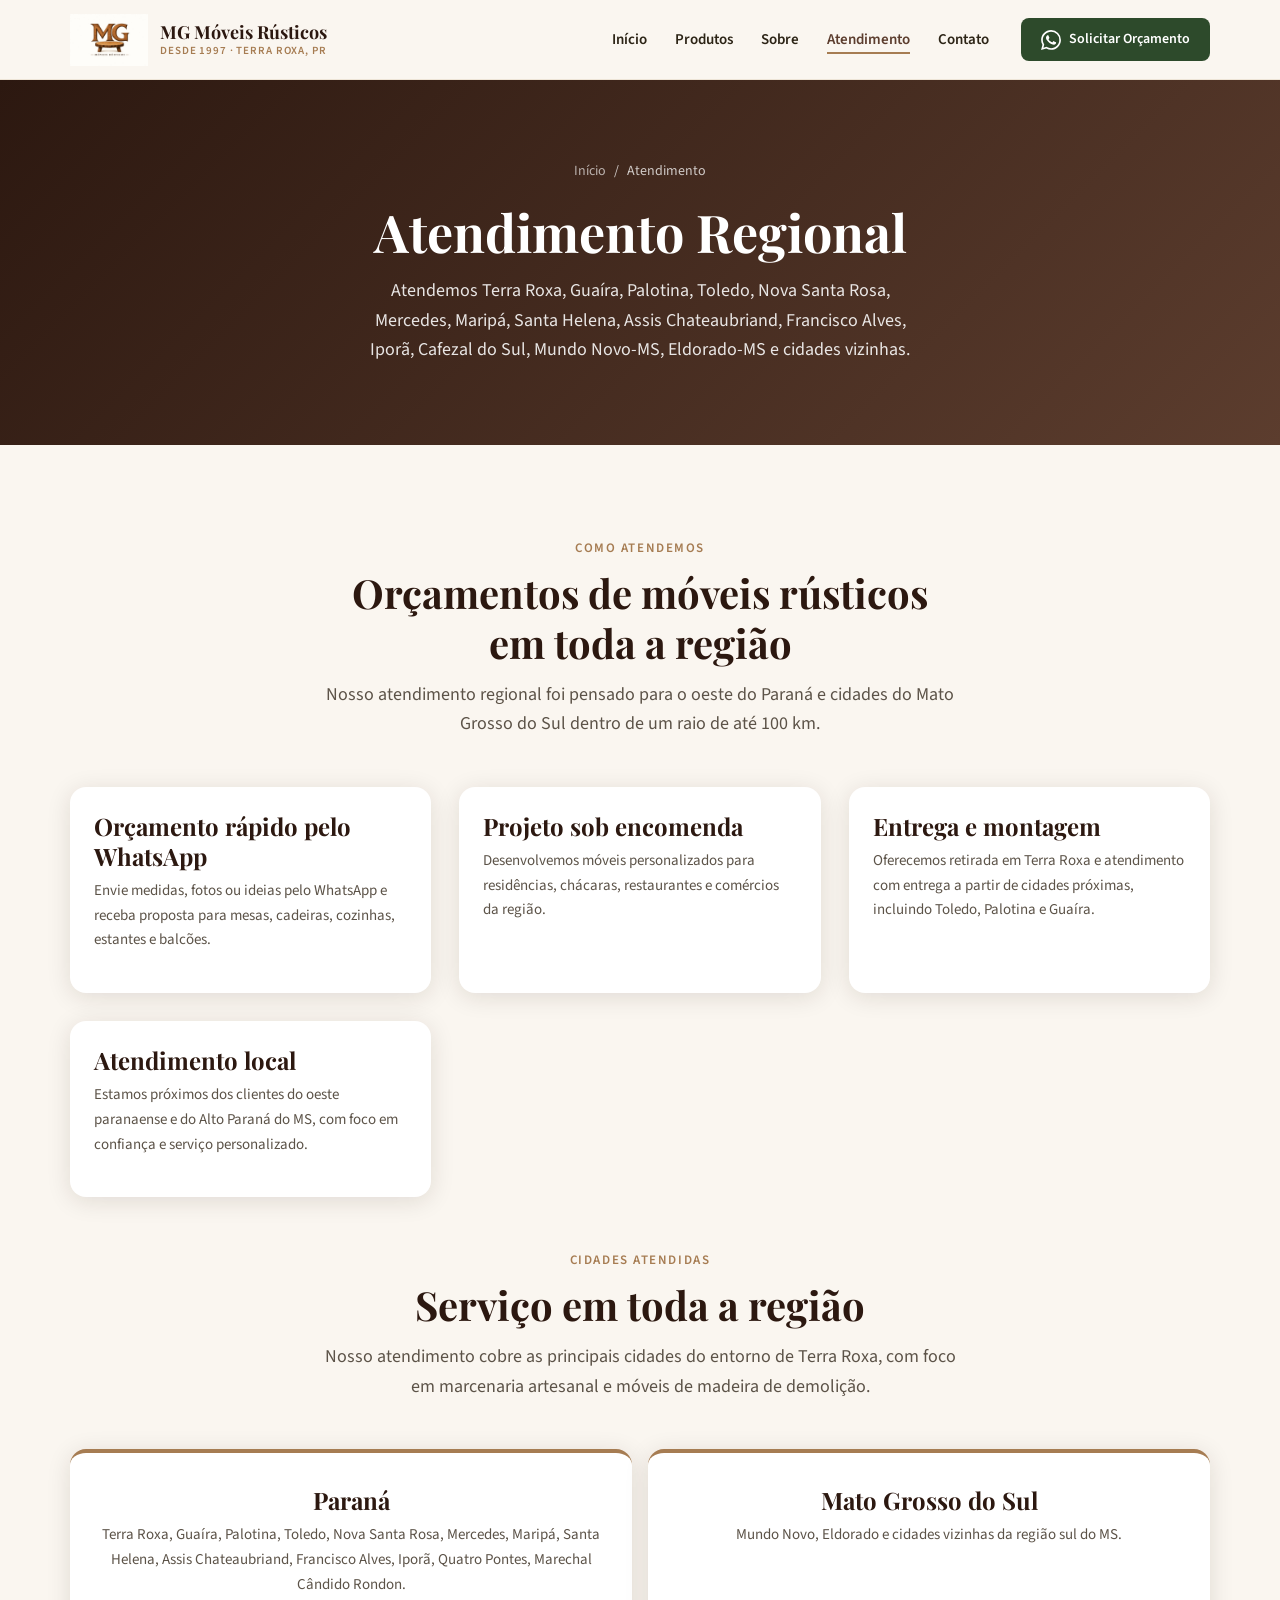
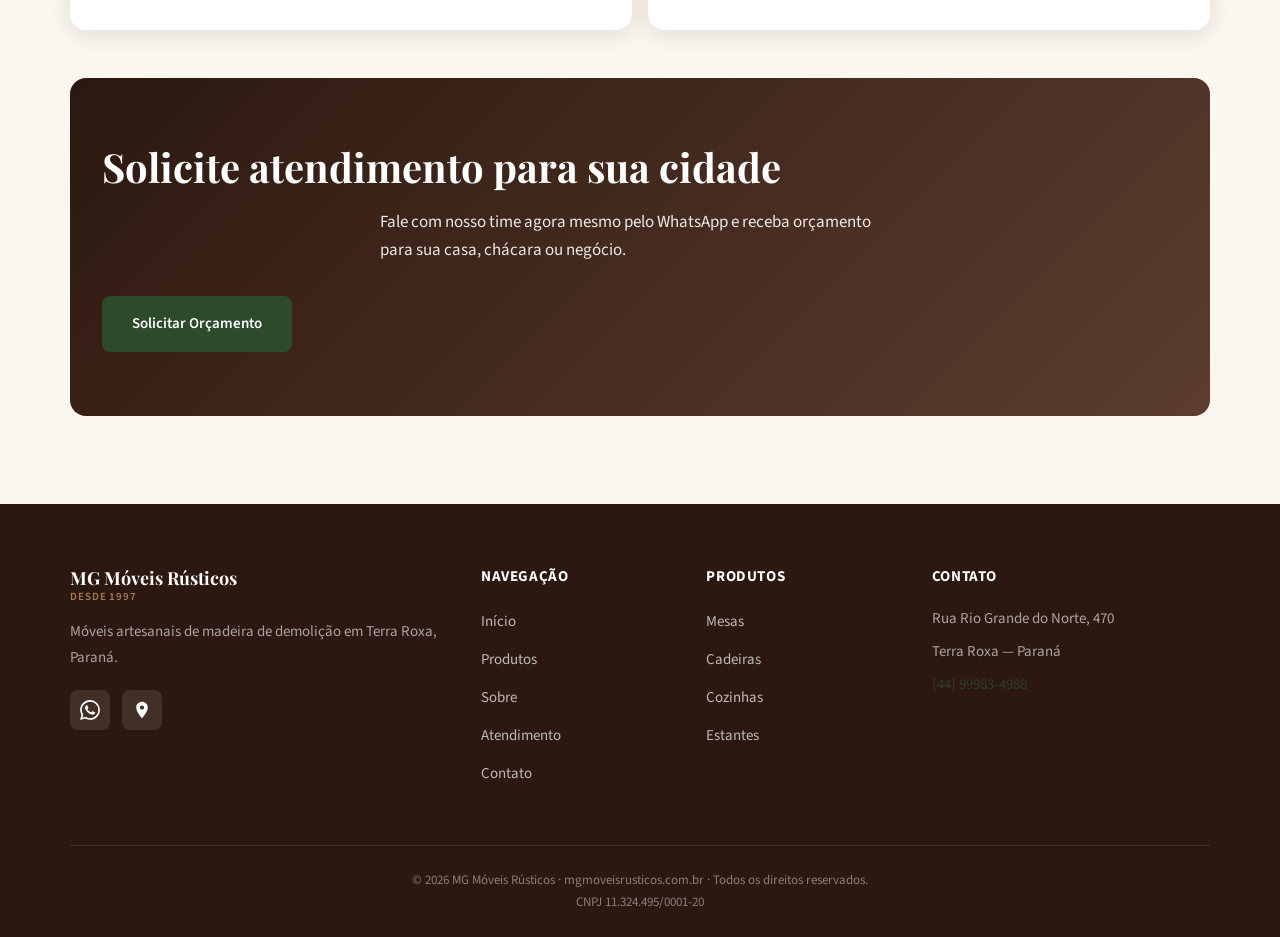
==== atendimento.html @ bb85bbeb "atualização" ====
<!DOCTYPE html>
<html lang="pt-BR">

<head>
  <meta charset="UTF-8">
  <meta name="viewport" content="width=device-width, initial-scale=1.0">
  <meta name="description" content="Atendimento da MG Móveis Rústicos em Terra Roxa, PR e cidades vizinhas. Orçamentos de móveis rústicos sob encomenda para a região oeste do Paraná.">
  <meta name="keywords" content="atendimento regional, móveis rústicos Terra Roxa, marcenaria Terra Roxa, Guaíra, Palotina, Toledo, Nova Santa Rosa, Mundo Novo, Eldorado">
  <title>Atendimento | MG Móveis Rústicos | Terra Roxa e Região</title>
  <link rel="canonical" href="https://mgmoveisrusticos.com.br/atendimento.html">
  <meta property="og:title" content="Atendimento | MG Móveis Rústicos | Terra Roxa e Região">
  <meta property="og:description" content="Atendimento regional em Terra Roxa, Guaíra, Palotina, Toledo e cidades vizinhas. Orçamentos personalizados de móveis rústicos em madeira de demolição.">
  <meta property="og:type" content="website">
  <meta property="og:url" content="https://mgmoveisrusticos.com.br/atendimento.html">
  <meta property="og:image" content="https://mgmoveisrusticos.com.br/images/oficina.webp">
  <meta name="twitter:card" content="summary_large_image">
  <link rel="preconnect" href="https://fonts.googleapis.com">
  <link rel="preconnect" href="https://fonts.gstatic.com" crossorigin>
  <link href="https://fonts.googleapis.com/css2?family=Playfair+Display:wght@700&family=Source+Sans+3:wght@400;600;700&display=swap" rel="stylesheet">
  <link rel="icon" type="image/webp" href="images/logo.webp">
  <link rel="stylesheet" href="css/style.css">
  <script type="application/ld+json">
  {
    "@context": "https://schema.org",
    "@type": "FurnitureStore",
    "name": "MG Móveis Rústicos",
    "image": "https://mgmoveisrusticos.com.br/images/logo.webp",
    "@id": "https://mgmoveisrusticos.com.br/",
    "url": "https://mgmoveisrusticos.com.br/",
    "telephone": "+5544999834988",
    "address": {
      "@type": "PostalAddress",
      "streetAddress": "Rua Rio Grande do Norte, 470",
      "addressLocality": "Terra Roxa",
      "addressRegion": "PR",
      "addressCountry": "BR"
    },
    "openingHours": "Mo-Fr 08:00-18:00",
    "priceRange": "R$",
    "sameAs": [
      "https://www.google.com/maps/search/?api=1&query=Rua+Rio+Grande+do+Norte+470+Terra+Roxa+Paraná"
    ],
    "areaServed": [
      "Terra Roxa - PR",
      "Guaíra - PR",
      "Palotina - PR",
      "Nova Santa Rosa - PR",
      "Mercedes - PR",
      "Maripá - PR",
      "Santa Helena - PR",
      "Toledo - PR",
      "Assis Chateaubriand - PR",
      "Francisco Alves - PR",
      "Iporã - PR",
      "Cafezal do Sul - PR",
      "Mundo Novo - MS",
      "Eldorado - MS",
      "Marechal Cândido Rondon - PR",
      "Quatro Pontes - PR"
    ]
  }
  </script>
</head>

<body>

  <header class="header">
    <div class="container header-inner">
      <a href="index.html" class="logo">
        <img src="images/logo.webp" alt="MG Móveis Rústicos">
        <div class="logo-text">
          MG Móveis Rústicos
          <span>Desde 1997 · Terra Roxa, PR</span>
        </div>
      </a>
      <button class="menu-toggle" aria-label="Abrir menu">
        <span></span><span></span><span></span>
      </button>
      <nav class="nav">
        <ul class="nav-list">
          <li><a href="index.html">Início</a></li>
          <li><a href="produtos.html">Produtos</a></li>
          <li><a href="sobre.html">Sobre</a></li>
          <li><a href="atendimento.html" class="active">Atendimento</a></li>
          <li><a href="contato.html">Contato</a></li>
        </ul>
        <a href="https://wa.me/5544999834988?text=Olá!%20Gostaria%20de%20solicitar%20um%20orçamento." class="nav-cta" target="_blank" rel="noopener">
          <svg class="btn-icon" viewBox="0 0 24 24" fill="currentColor">
            <path d="M17.472 14.382c-.297-.149-1.758-.867-2.03-.967-.273-.099-.471-.148-.67.15-.197.297-.767.966-.94 1.164-.173.199-.347.223-.644.075-.297-.15-1.255-.463-2.39-1.475-.883-.788-1.48-1.761-1.653-2.059-.173-.297-.018-.458.13-.606.134-.133.298-.347.446-.52.149-.174.198-.298.298-.497.099-.198.05-.371-.025-.52-.075-.149-.669-1.612-.916-2.207-.242-.579-.487-.5-.669-.51-.173-.008-.371-.01-.57-.01-.198 0-.52.074-.792.372-.272.297-1.04 1.016-1.04 2.479 0 1.462 1.065 2.875 1.213 3.074.149.198 2.096 3.2 5.077 4.487.709.306 1.262.489 1.694.625.712.227 1.36.195 1.871.118.571-.085 1.758-.719 2.006-1.413.248-.694.248-1.289.173-1.413-.074-.124-.272-.198-.57-.347m-5.421 7.403h-.004a9.87 9.87 0 01-5.031-1.378l-.361-.214-3.741.982.998-3.648-.235-.374a9.86 9.86 0 01-1.51-5.26c.001-5.45 4.436-9.884 9.888-9.884 2.64 0 5.122 1.03 6.988 2.898a9.825 9.825 0 012.893 6.994c-.003 5.45-4.435 9.884-9.885 9.884m8.413-18.297A11.815 11.815 0 0012.05 0C5.495 0 .16 5.335.157 11.892c0 2.096.547 4.142 1.588 5.945L.057 24l6.305-1.654a11.882 11.882 0 005.683 1.448h.005c6.554 0 11.89-5.335 11.893-11.893a11.821 11.821 0 00-3.48-8.413z" />
          </svg>
          Solicitar Orçamento
        </a>
      </nav>
    </div>
  </header>

  <section class="page-hero">
    <div class="container">
      <nav class="breadcrumb" aria-label="Navegação">
        <a href="index.html">Início</a> / <span>Atendimento</span>
      </nav>
      <h1>Atendimento Regional</h1>
      <p>Atendemos Terra Roxa, Guaíra, Palotina, Toledo, Nova Santa Rosa, Mercedes, Maripá, Santa Helena, Assis Chateaubriand, Francisco Alves, Iporã, Cafezal do Sul, Mundo Novo-MS, Eldorado-MS e cidades vizinhas.</p>
    </div>
  </section>

  <section class="section">
    <div class="container">
      <div class="section-header fade-in">
        <span class="section-label">Como atendemos</span>
        <h2>Orçamentos de móveis rústicos em toda a região</h2>
        <p>Nosso atendimento regional foi pensado para o oeste do Paraná e cidades do Mato Grosso do Sul dentro de um raio de até 100 km.</p>
      </div>

      <div class="cards-grid">
        <article class="card fade-in">
          <div class="card-body">
            <h3>Orçamento rápido pelo WhatsApp</h3>
            <p>Envie medidas, fotos ou ideias pelo WhatsApp e receba proposta para mesas, cadeiras, cozinhas, estantes e balcões.</p>
          </div>
        </article>
        <article class="card fade-in">
          <div class="card-body">
            <h3>Projeto sob encomenda</h3>
            <p>Desenvolvemos móveis personalizados para residências, chácaras, restaurantes e comércios da região.</p>
          </div>
        </article>
        <article class="card fade-in">
          <div class="card-body">
            <h3>Entrega e montagem</h3>
            <p>Oferecemos retirada em Terra Roxa e atendimento com entrega a partir de cidades próximas, incluindo Toledo, Palotina e Guaíra.</p>
          </div>
        </article>
        <article class="card fade-in">
          <div class="card-body">
            <h3>Atendimento local</h3>
            <p>Estamos próximos dos clientes do oeste paranaense e do Alto Paraná do MS, com foco em confiança e serviço personalizado.</p>
          </div>
        </article>
      </div>

      <div class="section-header fade-in" style="margin-top: 3rem;">
        <span class="section-label">Cidades atendidas</span>
        <h2>Serviço em toda a região</h2>
        <p>Nosso atendimento cobre as principais cidades do entorno de Terra Roxa, com foco em marcenaria artesanal e móveis de madeira de demolição.</p>
      </div>

      <div class="woods-grid fade-in" style="grid-template-columns: repeat(2, minmax(220px, 1fr)); gap: 1rem;">
        <div class="wood-card">
          <h3>Paraná</h3>
          <p>Terra Roxa, Guaíra, Palotina, Toledo, Nova Santa Rosa, Mercedes, Maripá, Santa Helena, Assis Chateaubriand, Francisco Alves, Iporã, Quatro Pontes, Marechal Cândido Rondon.</p>
        </div>
        <div class="wood-card">
          <h3>Mato Grosso do Sul</h3>
          <p>Mundo Novo, Eldorado e cidades vizinhas da região sul do MS.</p>
        </div>
      </div>

      <div class="cta-banner fade-in" style="margin-top: 3rem; text-align: left;">
        <h2>Solicite atendimento para sua cidade</h2>
        <p>Fale com nosso time agora mesmo pelo WhatsApp e receba orçamento para sua casa, chácara ou negócio.</p>
        <a href="https://wa.me/5544999834988?text=Olá!%20Gostaria%20de%20solicitar%20um%20orçamento%20para%20meu%20móvel%20rústico%20sob%20encomenda." class="btn btn-primary" target="_blank" rel="noopener">Solicitar Orçamento</a>
      </div>
    </div>
  </section>

  <footer class="footer">
    <div class="container">
      <div class="footer-grid">
        <div class="footer-brand">
          <div class="logo-text">MG Móveis Rústicos<span>Desde 1997</span></div>
          <p>Móveis artesanais de madeira de demolição em Terra Roxa, Paraná.</p>
          <div class="footer-social">
            <a href="https://wa.me/5544999834988" target="_blank" rel="noopener" aria-label="WhatsApp"><svg viewBox="0 0 24 24"><path d="M17.472 14.382c-.297-.149-1.758-.867-2.03-.967-.273-.099-.471-.148-.67.15-.197.297-.767.966-.94 1.164-.173.199-.347.223-.644.075-.297-.15-1.255-.463-2.39-1.475-.883-.788-1.48-1.761-1.653-2.059-.173-.297-.018-.458.13-.606.134-.133.298-.347.446-.52.149-.174.198-.298.298-.497.099-.198.05-.371-.025-.52-.075-.149-.669-1.612-.916-2.207-.242-.579-.487-.5-.669-.51-.173-.008-.371-.01-.57-.01-.198 0-.52.074-.792.372-.272.297-1.04 1.016-1.04 2.479 0 1.462 1.065 2.875 1.213 3.074.149.198 2.096 3.2 5.077 4.487.709.306 1.262.489 1.694.625.712.227 1.36.195 1.871.118.571-.085 1.758-.719 2.006-1.413.248-.694.248-1.289.173-1.413-.074-.124-.272-.198-.57-.347m-5.421 7.403h-.004a9.87 9.87 0 01-5.031-1.378l-.361-.214-3.741.982.998-3.648-.235-.374a9.86 9.86 0 01-1.51-5.26c.001-5.45 4.436-9.884 9.888-9.884 2.64 0 5.122 1.03 6.988 2.898a9.825 9.825 0 012.893 6.994c-.003 5.45-4.435 9.884-9.885 9.884m8.413-18.297A11.815 11.815 0 0012.05 0C5.495 0 .16 5.335.157 11.892c0 2.096.547 4.142 1.588 5.945L.057 24l6.305-1.654a11.882 11.882 0 005.683 1.448h.005c6.554 0 11.89-5.335 11.893-11.893a11.821 11.821 0 00-3.48-8.413z"/></svg></a>
            <a href="https://www.google.com/maps/search/?api=1&query=Rua+Rio+Grande+do+Norte+470+Terra Roxa+Paraná" target="_blank" rel="noopener" aria-label="Google Maps"><svg viewBox="0 0 24 24"><path d="M12 2C8.13 2 5 5.13 5 9c0 5.25 7 13 7 13s7-7.75 7-13c0-3.87-3.13-7-7-7zm0 9.5c-1.38 0-2.5-1.12-2.5-2.5s1.12-2.5 2.5-2.5 2.5 1.12 2.5 2.5-1.12 2.5-2.5 2.5z"/></svg></a>
          </div>
        </div>
        <div>
          <h4>Navegação</h4>
          <ul class="footer-links">
            <li><a href="index.html">Início</a></li>
            <li><a href="produtos.html">Produtos</a></li>
            <li><a href="sobre.html">Sobre</a></li>
            <li><a href="atendimento.html">Atendimento</a></li>
            <li><a href="contato.html">Contato</a></li>
          </ul>
        </div>
        <div>
          <h4>Produtos</h4>
          <ul class="footer-links">
            <li><a href="produtos.html">Mesas</a></li>
            <li><a href="produtos.html">Cadeiras</a></li>
            <li><a href="produtos.html">Cozinhas</a></li>
            <li><a href="produtos.html">Estantes</a></li>
          </ul>
        </div>
        <div class="footer-contact">
          <h4>Contato</h4>
          <p>Rua Rio Grande do Norte, 470</p>
          <p>Terra Roxa — Paraná</p>
          <p><a href="https://wa.me/5544999834988">(44) 99983-4988</a></p>
        </div>
      </div>
      <div class="footer-bottom">
        <p>&copy; <span id="current-year">2026</span> MG Móveis Rústicos · mgmoveisrusticos.com.br · Todos os direitos reservados.</p>
        <p>CNPJ 11.324.495/0001-20</p>
      </div>
    </div>
  </footer>

  <script src="js/main.js"></script>
</body>

</html>
---- css/style.css ----
/* MG Móveis Rústicos — Estilos globais */

:root {
  --wood-dark: #2c1810;
  --wood-medium: #5c3d2e;
  --wood-light: #8b6914;
  --wood-accent: #a67c52;
  --cream: #faf6f0;
  --cream-dark: #ede4d6;
  --forest: #2d4a2b;
  --forest-light: #4a7c47;
  --text: #2c2416;
  --text-muted: #5c5348;
  --white: #ffffff;
  --shadow: 0 4px 24px rgba(44, 24, 16, 0.12);
  --shadow-lg: 0 12px 48px rgba(44, 24, 16, 0.18);
  --radius: 8px;
  --radius-lg: 16px;
  --transition: 0.3s ease;
  --header-height: 80px;
}

*,
*::before,
*::after {
  box-sizing: border-box;
  margin: 0;
  padding: 0;
}

html {
  scroll-behavior: smooth;
}

body {
  font-family: "Source Sans 3", system-ui, sans-serif;
  font-size: 1.0625rem;
  line-height: 1.65;
  color: var(--text);
  background: var(--cream);
}

img {
  max-width: 100%;
  height: auto;
  display: block;
}

a {
  color: var(--forest);
  text-decoration: none;
  transition: color var(--transition);
}

a:hover {
  color: var(--forest-light);
}

h1, h2, h3, h4 {
  font-family: "Playfair Display", Georgia, serif;
  font-weight: 700;
  line-height: 1.25;
  color: var(--wood-dark);
}

h1 { font-size: clamp(2rem, 5vw, 3.25rem); }
h2 { font-size: clamp(1.75rem, 4vw, 2.5rem); }
h3 { font-size: clamp(1.25rem, 2.5vw, 1.5rem); }

.container {
  width: min(1140px, 92%);
  margin-inline: auto;
}

.section {
  padding: clamp(3rem, 8vw, 5.5rem) 0;
}

.section-header {
  text-align: center;
  max-width: 640px;
  margin: 0 auto 3rem;
}

.section-header p {
  color: var(--text-muted);
  margin-top: 0.75rem;
  font-size: 1.125rem;
}

.section-label {
  display: inline-block;
  font-size: 0.8125rem;
  font-weight: 600;
  letter-spacing: 0.12em;
  text-transform: uppercase;
  color: var(--wood-accent);
  margin-bottom: 0.5rem;
}

/* Header */
.header {
  position: fixed;
  top: 0;
  left: 0;
  right: 0;
  z-index: 1000;
  height: var(--header-height);
  background: rgba(250, 246, 240, 0.95);
  backdrop-filter: blur(12px);
  border-bottom: 1px solid var(--cream-dark);
  transition: box-shadow var(--transition);
}

.header.scrolled {
  box-shadow: var(--shadow);
}

.header-inner {
  display: flex;
  align-items: center;
  justify-content: space-between;
  height: 100%;
}

.logo {
  display: flex;
  align-items: center;
  gap: 0.75rem;
}

.logo img {
  height: 52px;
  width: auto;
}

.logo-text {
  font-family: "Playfair Display", Georgia, serif;
  font-size: 1.125rem;
  font-weight: 700;
  color: var(--wood-dark);
  line-height: 1.2;
}

.logo-text span {
  display: block;
  font-family: "Source Sans 3", sans-serif;
  font-size: 0.6875rem;
  font-weight: 600;
  letter-spacing: 0.08em;
  text-transform: uppercase;
  color: var(--wood-accent);
}

.nav {
  display: flex;
  align-items: center;
  gap: 2rem;
}

.nav-list {
  display: flex;
  list-style: none;
  gap: 1.75rem;
}

.nav-list a {
  font-weight: 600;
  font-size: 0.9375rem;
  color: var(--text);
  position: relative;
}

.nav-list a::after {
  content: "";
  position: absolute;
  bottom: -4px;
  left: 0;
  width: 0;
  height: 2px;
  background: var(--wood-accent);
  transition: width var(--transition);
}

.nav-list a:hover::after,
.nav-list a.active::after {
  width: 100%;
}

.nav-list a.active {
  color: var(--wood-medium);
}

.nav-cta {
  display: inline-flex;
  align-items: center;
  gap: 0.5rem;
  padding: 0.625rem 1.25rem;
  background: var(--forest);
  color: var(--white) !important;
  border-radius: var(--radius);
  font-weight: 600;
  font-size: 0.875rem;
  transition: background var(--transition), transform var(--transition);
}

.nav-cta:hover {
  background: var(--forest-light);
  transform: translateY(-1px);
  color: var(--white) !important;
}

.menu-toggle {
  display: none;
  flex-direction: column;
  gap: 5px;
  background: none;
  border: none;
  cursor: pointer;
  padding: 0.5rem;
}

.menu-toggle span {
  display: block;
  width: 24px;
  height: 2px;
  background: var(--wood-dark);
  transition: var(--transition);
}

.menu-toggle.active span:nth-child(1) {
  transform: rotate(45deg) translate(5px, 5px);
}

.menu-toggle.active span:nth-child(2) {
  opacity: 0;
}

.menu-toggle.active span:nth-child(3) {
  transform: rotate(-45deg) translate(5px, -5px);
}

/* Hero */
.hero {
  position: relative;
  min-height: 92vh;
  display: flex;
  align-items: center;
  margin-top: var(--header-height);
  overflow: hidden;
}

.hero-bg {
  position: absolute;
  inset: 0;
  z-index: 0;
}

.hero-bg img {
  width: 100%;
  height: 100%;
  object-fit: cover;
}

.hero-overlay {
  position: absolute;
  inset: 0;
  background: linear-gradient(
    135deg,
    rgba(44, 24, 16, 0.82) 0%,
    rgba(44, 24, 16, 0.55) 50%,
    rgba(44, 24, 16, 0.7) 100%
  );
}

.hero-content {
  position: relative;
  z-index: 1;
  color: var(--white);
  max-width: 680px;
  padding: 4rem 0;
}

.hero-badge {
  display: inline-flex;
  align-items: center;
  gap: 0.5rem;
  padding: 0.5rem 1rem;
  background: rgba(255, 255, 255, 0.12);
  border: 1px solid rgba(255, 255, 255, 0.2);
  border-radius: 999px;
  font-size: 0.8125rem;
  font-weight: 600;
  letter-spacing: 0.06em;
  text-transform: uppercase;
  margin-bottom: 1.5rem;
}

.hero h1 {
  color: var(--white);
  margin-bottom: 1.25rem;
}

.hero p {
  font-size: 1.1875rem;
  opacity: 0.92;
  margin-bottom: 2rem;
  line-height: 1.7;
}

.hero-actions {
  display: flex;
  flex-wrap: wrap;
  gap: 1rem;
}

/* Buttons */
.btn {
  display: inline-flex;
  align-items: center;
  justify-content: center;
  gap: 0.5rem;
  padding: 0.875rem 1.75rem;
  font-family: inherit;
  font-size: 0.9375rem;
  font-weight: 600;
  border-radius: var(--radius);
  border: 2px solid transparent;
  cursor: pointer;
  transition: all var(--transition);
  text-decoration: none;
}

.btn-primary {
  background: var(--forest);
  color: var(--white);
  border-color: var(--forest);
}

.btn-primary:hover {
  background: var(--forest-light);
  border-color: var(--forest-light);
  color: var(--white);
  transform: translateY(-2px);
  box-shadow: var(--shadow);
}

.btn-outline {
  background: transparent;
  color: var(--white);
  border-color: rgba(255, 255, 255, 0.6);
}

.btn-outline:hover {
  background: rgba(255, 255, 255, 0.12);
  border-color: var(--white);
  color: var(--white);
}

.btn-wood {
  background: var(--wood-medium);
  color: var(--white);
  border-color: var(--wood-medium);
}

.btn-wood:hover {
  background: var(--wood-dark);
  border-color: var(--wood-dark);
  color: var(--white);
}

.btn-icon {
  width: 20px;
  height: 20px;
  flex-shrink: 0;
}

/* Features strip */
.features-strip {
  background: var(--wood-dark);
  color: var(--white);
  padding: 2.5rem 0;
}

.features-grid {
  display: grid;
  grid-template-columns: repeat(4, 1fr);
  gap: 2rem;
}

.feature-item {
  text-align: center;
}

.feature-item svg {
  width: 36px;
  height: 36px;
  margin: 0 auto 0.75rem;
  opacity: 0.9;
}

.feature-item h4 {
  color: var(--white);
  font-family: "Source Sans 3", sans-serif;
  font-size: 0.9375rem;
  font-weight: 700;
  margin-bottom: 0.25rem;
}

.feature-item p {
  font-size: 0.8125rem;
  opacity: 0.75;
}

/* Cards grid */
.cards-grid {
  display: grid;
  grid-template-columns: repeat(auto-fill, minmax(280px, 1fr));
  gap: 1.75rem;
}

.card {
  background: var(--white);
  border-radius: var(--radius-lg);
  overflow: hidden;
  box-shadow: var(--shadow);
  transition: transform var(--transition), box-shadow var(--transition);
}

.card:hover {
  transform: translateY(-6px);
  box-shadow: var(--shadow-lg);
}

.card-image {
  aspect-ratio: 4/3;
  overflow: hidden;
}

.card-image img {
  width: 100%;
  height: 100%;
  object-fit: cover;
  transition: transform 0.5s ease;
}

.card:hover .card-image img {
  transform: scale(1.06);
}

.card-body {
  padding: 1.5rem;
}

.card-body h3 {
  margin-bottom: 0.5rem;
}

.card-body p {
  color: var(--text-muted);
  font-size: 0.9375rem;
  margin-bottom: 1rem;
}

.card-link {
  display: inline-flex;
  align-items: center;
  gap: 0.375rem;
  font-weight: 600;
  font-size: 0.875rem;
}

/* About preview */
.about-preview {
  display: grid;
  grid-template-columns: 1fr 1fr;
  gap: 4rem;
  align-items: center;
}

.about-preview-image {
  border-radius: var(--radius-lg);
  overflow: hidden;
  box-shadow: var(--shadow-lg);
}

.about-preview-image img {
  width: 100%;
  aspect-ratio: 4/5;
  object-fit: cover;
}

.about-preview-content p {
  color: var(--text-muted);
  margin-bottom: 1rem;
}

.about-stats {
  display: grid;
  grid-template-columns: repeat(3, 1fr);
  gap: 1.5rem;
  margin: 2rem 0;
}

.stat {
  text-align: center;
  padding: 1.25rem;
  background: var(--cream-dark);
  border-radius: var(--radius);
}

.stat-number {
  font-family: "Playfair Display", Georgia, serif;
  font-size: 2rem;
  font-weight: 700;
  color: var(--wood-medium);
  display: block;
}

.stat-label {
  font-size: 0.8125rem;
  color: var(--text-muted);
  font-weight: 600;
}

/* Woods section */
.woods-grid {
  display: grid;
  grid-template-columns: repeat(2, 1fr);
  gap: 1.5rem;
}

.wood-card {
  text-align: center;
  padding: 2rem 1.5rem;
  background: var(--white);
  border-radius: var(--radius-lg);
  box-shadow: var(--shadow);
  border-top: 4px solid var(--wood-accent);
}

.wood-card h3 {
  margin-bottom: 0.5rem;
}

.wood-card p {
  color: var(--text-muted);
  font-size: 0.9375rem;
}

/* Testimonials */
.testimonials-grid {
  display: grid;
  grid-template-columns: repeat(3, 1fr);
  gap: 1.75rem;
}

.testimonial {
  background: var(--white);
  padding: 2rem;
  border-radius: var(--radius-lg);
  box-shadow: var(--shadow);
  position: relative;
}

.testimonial::before {
  content: "\201C";
  font-family: "Playfair Display", Georgia, serif;
  font-size: 4rem;
  color: var(--cream-dark);
  position: absolute;
  top: 0.5rem;
  left: 1.25rem;
  line-height: 1;
}

.testimonial p {
  color: var(--text-muted);
  font-style: italic;
  margin-bottom: 1.25rem;
  padding-top: 1.5rem;
}

.testimonial-author {
  display: flex;
  align-items: center;
  gap: 0.75rem;
}

.testimonial-avatar {
  width: 44px;
  height: 44px;
  border-radius: 50%;
  background: var(--cream-dark);
  display: flex;
  align-items: center;
  justify-content: center;
  font-weight: 700;
  color: var(--wood-medium);
  font-size: 0.875rem;
}

.testimonial-info strong {
  display: block;
  font-size: 0.9375rem;
  color: var(--wood-dark);
}

.testimonial-info span {
  font-size: 0.8125rem;
  color: var(--text-muted);
}

.testimonial-stars {
  color: var(--wood-accent);
  font-size: 0.875rem;
  margin-bottom: 0.5rem;
}

/* CTA banner */
.cta-banner {
  background: linear-gradient(135deg, var(--wood-dark) 0%, var(--wood-medium) 100%);
  color: var(--white);
  text-align: center;
  padding: 4rem 2rem;
  border-radius: var(--radius-lg);
}

.cta-banner h2 {
  color: var(--white);
  margin-bottom: 1rem;
}

.cta-banner p {
  opacity: 0.9;
  max-width: 520px;
  margin: 0 auto 2rem;
  font-size: 1.0625rem;
}

/* Page hero (inner pages) */
.page-hero {
  margin-top: var(--header-height);
  padding: clamp(3rem, 8vw, 5rem) 0;
  background: linear-gradient(135deg, var(--wood-dark) 0%, var(--wood-medium) 100%);
  color: var(--white);
  text-align: center;
}

.page-hero h1 {
  color: var(--white);
  margin-bottom: 0.75rem;
}

.page-hero p {
  opacity: 0.88;
  font-size: 1.125rem;
  max-width: 560px;
  margin: 0 auto;
}

.breadcrumb {
  display: flex;
  justify-content: center;
  gap: 0.5rem;
  font-size: 0.875rem;
  margin-bottom: 1rem;
  opacity: 0.75;
}

.breadcrumb a {
  color: var(--white);
  opacity: 0.85;
}

.breadcrumb a:hover {
  opacity: 1;
}

/* Gallery */
.gallery-filters {
  display: flex;
  flex-wrap: wrap;
  justify-content: center;
  gap: 0.75rem;
  margin-bottom: 2.5rem;
}

.filter-btn {
  padding: 0.5rem 1.25rem;
  background: var(--white);
  border: 2px solid var(--cream-dark);
  border-radius: 999px;
  font-family: inherit;
  font-size: 0.875rem;
  font-weight: 600;
  color: var(--text-muted);
  cursor: pointer;
  transition: all var(--transition);
}

.filter-btn:hover,
.filter-btn.active {
  background: var(--forest);
  border-color: var(--forest);
  color: var(--white);
}

.gallery-grid {
  display: grid;
  grid-template-columns: repeat(auto-fill, minmax(300px, 1fr));
  gap: 1.5rem;
}

.gallery-item {
  position: relative;
  border-radius: var(--radius-lg);
  overflow: hidden;
  aspect-ratio: 4/3;
  cursor: pointer;
}

.gallery-item img {
  width: 100%;
  height: 100%;
  object-fit: cover;
  transition: transform 0.5s ease;
}

.gallery-item:hover img {
  transform: scale(1.08);
}

.gallery-overlay {
  position: absolute;
  inset: 0;
  background: linear-gradient(to top, rgba(44, 24, 16, 0.85) 0%, transparent 60%);
  display: flex;
  flex-direction: column;
  justify-content: flex-end;
  padding: 1.5rem;
  opacity: 0;
  transition: opacity var(--transition);
}

.gallery-item:hover .gallery-overlay {
  opacity: 1;
}

.gallery-overlay h3 {
  color: var(--white);
  font-size: 1.125rem;
  margin-bottom: 0.25rem;
}

.gallery-overlay p {
  color: rgba(255, 255, 255, 0.8);
  font-size: 0.8125rem;
}

.gallery-item.hidden {
  display: none;
}

/* Lightbox */
.lightbox {
  position: fixed;
  inset: 0;
  z-index: 2000;
  background: rgba(0, 0, 0, 0.92);
  display: flex;
  align-items: center;
  justify-content: center;
  padding: 2rem;
  opacity: 0;
  visibility: hidden;
  transition: all var(--transition);
}

.lightbox.active {
  opacity: 1;
  visibility: visible;
}

.lightbox-content {
  max-width: 900px;
  width: 100%;
  text-align: center;
}

.lightbox-content img {
  max-height: 75vh;
  margin: 0 auto 1rem;
  border-radius: var(--radius);
}

.lightbox-content h3 {
  color: var(--white);
  margin-bottom: 0.5rem;
}

.lightbox-content p {
  color: rgba(255, 255, 255, 0.75);
  margin-bottom: 1.5rem;
}

.lightbox-close {
  position: absolute;
  top: 1.5rem;
  right: 1.5rem;
  background: none;
  border: none;
  color: var(--white);
  font-size: 2rem;
  cursor: pointer;
  line-height: 1;
  opacity: 0.7;
  transition: opacity var(--transition);
}

.lightbox-close:hover {
  opacity: 1;
}

/* About page */
.about-timeline {
  position: relative;
  padding-left: 2rem;
  border-left: 3px solid var(--cream-dark);
  max-width: 640px;
  margin: 0 auto;
}

.timeline-item {
  position: relative;
  padding-bottom: 2.5rem;
}

.timeline-item::before {
  content: "";
  position: absolute;
  left: -2rem;
  top: 0.25rem;
  width: 14px;
  height: 14px;
  background: var(--forest);
  border-radius: 50%;
  transform: translateX(-5.5px);
}

.timeline-item h3 {
  margin-bottom: 0.5rem;
}

.timeline-item p {
  color: var(--text-muted);
}

.owner-section {
  display: grid;
  grid-template-columns: 320px 1fr;
  gap: 3rem;
  align-items: start;
}

.owner-photo {
  border-radius: var(--radius-lg);
  overflow: hidden;
  box-shadow: var(--shadow-lg);
}

.owner-photo img {
  width: 100%;
  aspect-ratio: 3/4;
  object-fit: cover;
}

.owner-content h2 {
  margin-bottom: 0.5rem;
}

.owner-role {
  color: var(--wood-accent);
  font-weight: 600;
  font-size: 0.9375rem;
  margin-bottom: 1.5rem;
}

.owner-content p {
  color: var(--text-muted);
  margin-bottom: 1rem;
}

.values-grid {
  display: grid;
  grid-template-columns: repeat(2, 1fr);
  gap: 1.5rem;
  margin-top: 2rem;
}

.value-item {
  padding: 1.5rem;
  background: var(--cream-dark);
  border-radius: var(--radius);
}

.value-item h4 {
  font-family: "Source Sans 3", sans-serif;
  font-size: 1rem;
  margin-bottom: 0.5rem;
}

.value-item p {
  color: var(--text-muted);
  font-size: 0.9375rem;
}

/* Contact page */
.contact-grid {
  display: grid;
  grid-template-columns: 1fr 1fr;
  gap: 3rem;
}

.contact-info-list {
  list-style: none;
}

.contact-info-item {
  display: flex;
  gap: 1rem;
  padding: 1.25rem 0;
  border-bottom: 1px solid var(--cream-dark);
}

.contact-info-item:last-child {
  border-bottom: none;
}

.contact-icon {
  width: 48px;
  height: 48px;
  background: var(--cream-dark);
  border-radius: var(--radius);
  display: flex;
  align-items: center;
  justify-content: center;
  flex-shrink: 0;
}

.contact-icon svg {
  width: 24px;
  height: 24px;
  color: var(--forest);
}

.contact-info-item h4 {
  font-family: "Source Sans 3", sans-serif;
  font-size: 0.9375rem;
  margin-bottom: 0.25rem;
}

.contact-info-item p,
.contact-info-item a {
  color: var(--text-muted);
  font-size: 0.9375rem;
}

.contact-info-item a:hover {
  color: var(--forest);
}

.contact-actions {
  display: flex;
  flex-wrap: wrap;
  gap: 1rem;
  margin-top: 2rem;
}

.contact-map {
  border-radius: var(--radius-lg);
  overflow: hidden;
  box-shadow: var(--shadow);
  min-height: 400px;
  background: var(--cream-dark);
}

.contact-map iframe {
  width: 100%;
  height: 100%;
  min-height: 400px;
  border: 0;
}

.payment-methods {
  display: grid;
  grid-template-columns: repeat(3, 1fr);
  gap: 1rem;
  margin-top: 2rem;
}

.payment-card {
  text-align: center;
  padding: 1.5rem 1rem;
  background: var(--white);
  border-radius: var(--radius);
  box-shadow: var(--shadow);
}

.payment-card svg {
  width: 32px;
  height: 32px;
  margin: 0 auto 0.75rem;
  color: var(--forest);
}

.payment-card h4 {
  font-family: "Source Sans 3", sans-serif;
  font-size: 0.875rem;
  margin-bottom: 0.25rem;
}

.payment-card p {
  font-size: 0.8125rem;
  color: var(--text-muted);
}

.hours-table {
  width: 100%;
  margin-top: 1rem;
}

.hours-table tr td {
  padding: 0.5rem 0;
  font-size: 0.9375rem;
}

.hours-table tr td:first-child {
  color: var(--text-muted);
  padding-right: 2rem;
}

/* Footer */
.footer {
  background: var(--wood-dark);
  color: rgba(255, 255, 255, 0.8);
  padding: 4rem 0 0;
}

.footer-grid {
  display: grid;
  grid-template-columns: 2fr 1fr 1fr 1.5fr;
  gap: 2.5rem;
  padding-bottom: 3rem;
  border-bottom: 1px solid rgba(255, 255, 255, 0.1);
}

.footer-brand .logo-text {
  color: var(--white);
}

.footer-brand .logo-text span {
  color: var(--wood-accent);
}

.footer-brand p {
  margin-top: 1rem;
  font-size: 0.9375rem;
  line-height: 1.7;
  opacity: 0.75;
}

.footer h4 {
  color: var(--white);
  font-family: "Source Sans 3", sans-serif;
  font-size: 0.9375rem;
  font-weight: 700;
  margin-bottom: 1.25rem;
  letter-spacing: 0.04em;
  text-transform: uppercase;
}

.footer-links {
  list-style: none;
}

.footer-links li {
  margin-bottom: 0.625rem;
}

.footer-links a {
  color: rgba(255, 255, 255, 0.7);
  font-size: 0.9375rem;
  transition: color var(--transition);
}

.footer-links a:hover {
  color: var(--white);
}

.footer-contact p {
  font-size: 0.9375rem;
  margin-bottom: 0.5rem;
  opacity: 0.75;
}

.footer-social {
  display: flex;
  gap: 0.75rem;
  margin-top: 1.25rem;
}

.footer-social a {
  width: 40px;
  height: 40px;
  background: rgba(255, 255, 255, 0.1);
  border-radius: var(--radius);
  display: flex;
  align-items: center;
  justify-content: center;
  transition: background var(--transition);
}

.footer-social a:hover {
  background: var(--forest);
}

.footer-social svg {
  width: 20px;
  height: 20px;
  fill: var(--white);
}

.footer-bottom {
  padding: 1.5rem 0;
  text-align: center;
  font-size: 0.8125rem;
  opacity: 0.55;
}

/* WhatsApp float */
.whatsapp-float {
  position: fixed;
  bottom: 1.5rem;
  right: 1.5rem;
  z-index: 999;
  width: 60px;
  height: 60px;
  background: #25d366;
  border-radius: 50%;
  display: flex;
  align-items: center;
  justify-content: center;
  box-shadow: 0 4px 20px rgba(37, 211, 102, 0.45);
  transition: transform var(--transition), box-shadow var(--transition);
  animation: pulse-wa 2.5s infinite;
}

.whatsapp-float:hover {
  transform: scale(1.1);
  box-shadow: 0 6px 28px rgba(37, 211, 102, 0.55);
}

.whatsapp-float svg {
  width: 32px;
  height: 32px;
  fill: var(--white);
}

@keyframes pulse-wa {
  0%, 100% { box-shadow: 0 4px 20px rgba(37, 211, 102, 0.45); }
  50% { box-shadow: 0 4px 32px rgba(37, 211, 102, 0.7); }
}

/* Animations */
.fade-in {
  opacity: 0;
  transform: translateY(24px);
  transition: opacity 0.6s ease, transform 0.6s ease;
}

.fade-in.visible {
  opacity: 1;
  transform: translateY(0);
}

.bg-cream { background: var(--cream-dark); }
.bg-white { background: var(--white); }

/* Responsive */
@media (max-width: 992px) {
  .features-grid { grid-template-columns: repeat(2, 1fr); }
  .about-preview { grid-template-columns: 1fr; gap: 2rem; }
  .woods-grid { grid-template-columns: 1fr; }
  .testimonials-grid { grid-template-columns: 1fr; }
  .footer-grid { grid-template-columns: 1fr 1fr; }
  .owner-section { grid-template-columns: 1fr; }
  .contact-grid { grid-template-columns: 1fr; }
  .payment-methods { grid-template-columns: 1fr; }
}

@media (max-width: 768px) {
  .menu-toggle { display: flex; }

  .nav {
    position: fixed;
    top: var(--header-height);
    left: 0;
    right: 0;
    background: var(--cream);
    flex-direction: column;
    padding: 1.5rem;
    gap: 1rem;
    border-bottom: 1px solid var(--cream-dark);
    transform: translateY(-120%);
    opacity: 0;
    visibility: hidden;
    transition: all var(--transition);
  }

  .nav.open {
    transform: translateY(0);
    opacity: 1;
    visibility: visible;
  }

  .nav-list {
    flex-direction: column;
    width: 100%;
    gap: 0;
  }

  .nav-list li {
    border-bottom: 1px solid var(--cream-dark);
  }

  .nav-list a {
    display: block;
    padding: 0.875rem 0;
  }

  .nav-cta {
    width: 100%;
    justify-content: center;
  }

  .features-grid { grid-template-columns: 1fr 1fr; }
  .about-stats { grid-template-columns: 1fr; }
  .values-grid { grid-template-columns: 1fr; }
  .footer-grid { grid-template-columns: 1fr; }
  .hero-actions { flex-direction: column; }
  .hero-actions .btn { width: 100%; }
}

@media (max-width: 480px) {
  .features-grid { grid-template-columns: 1fr; }
  .gallery-grid { grid-template-columns: 1fr; }
}
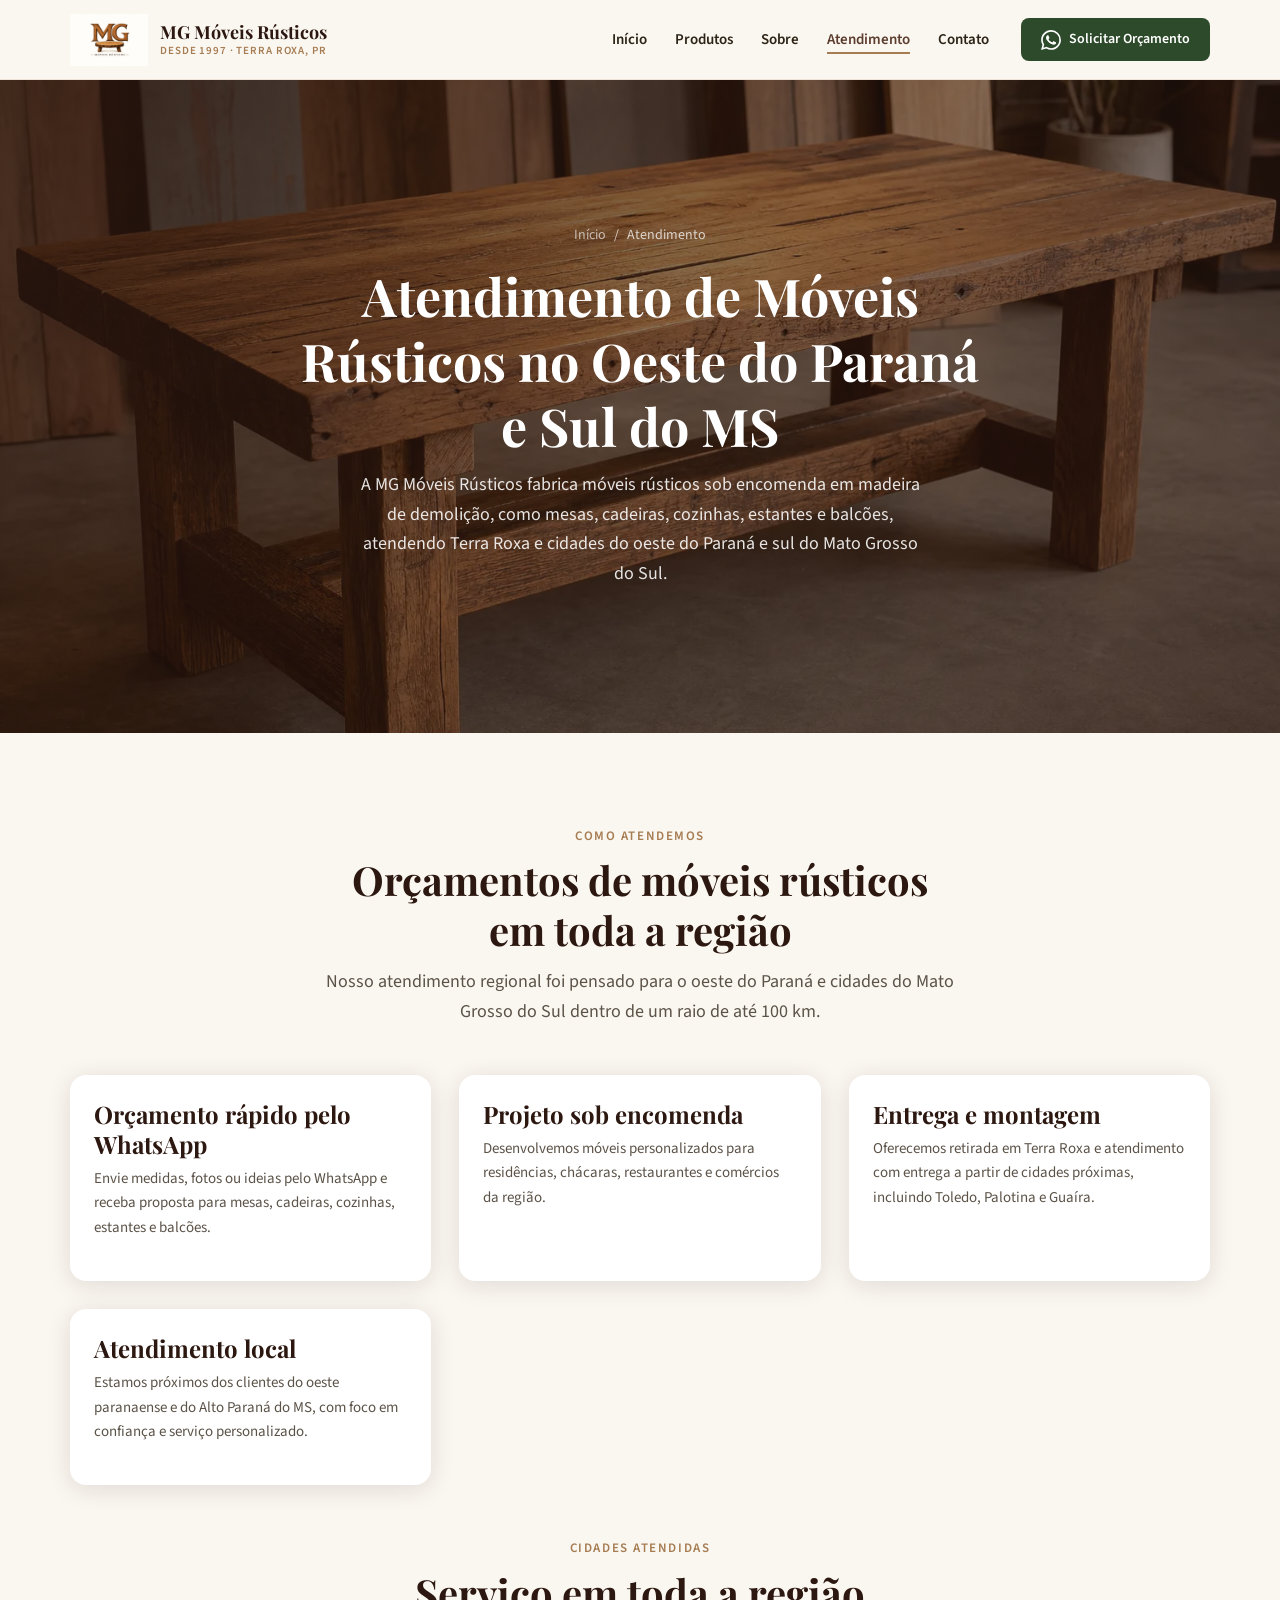
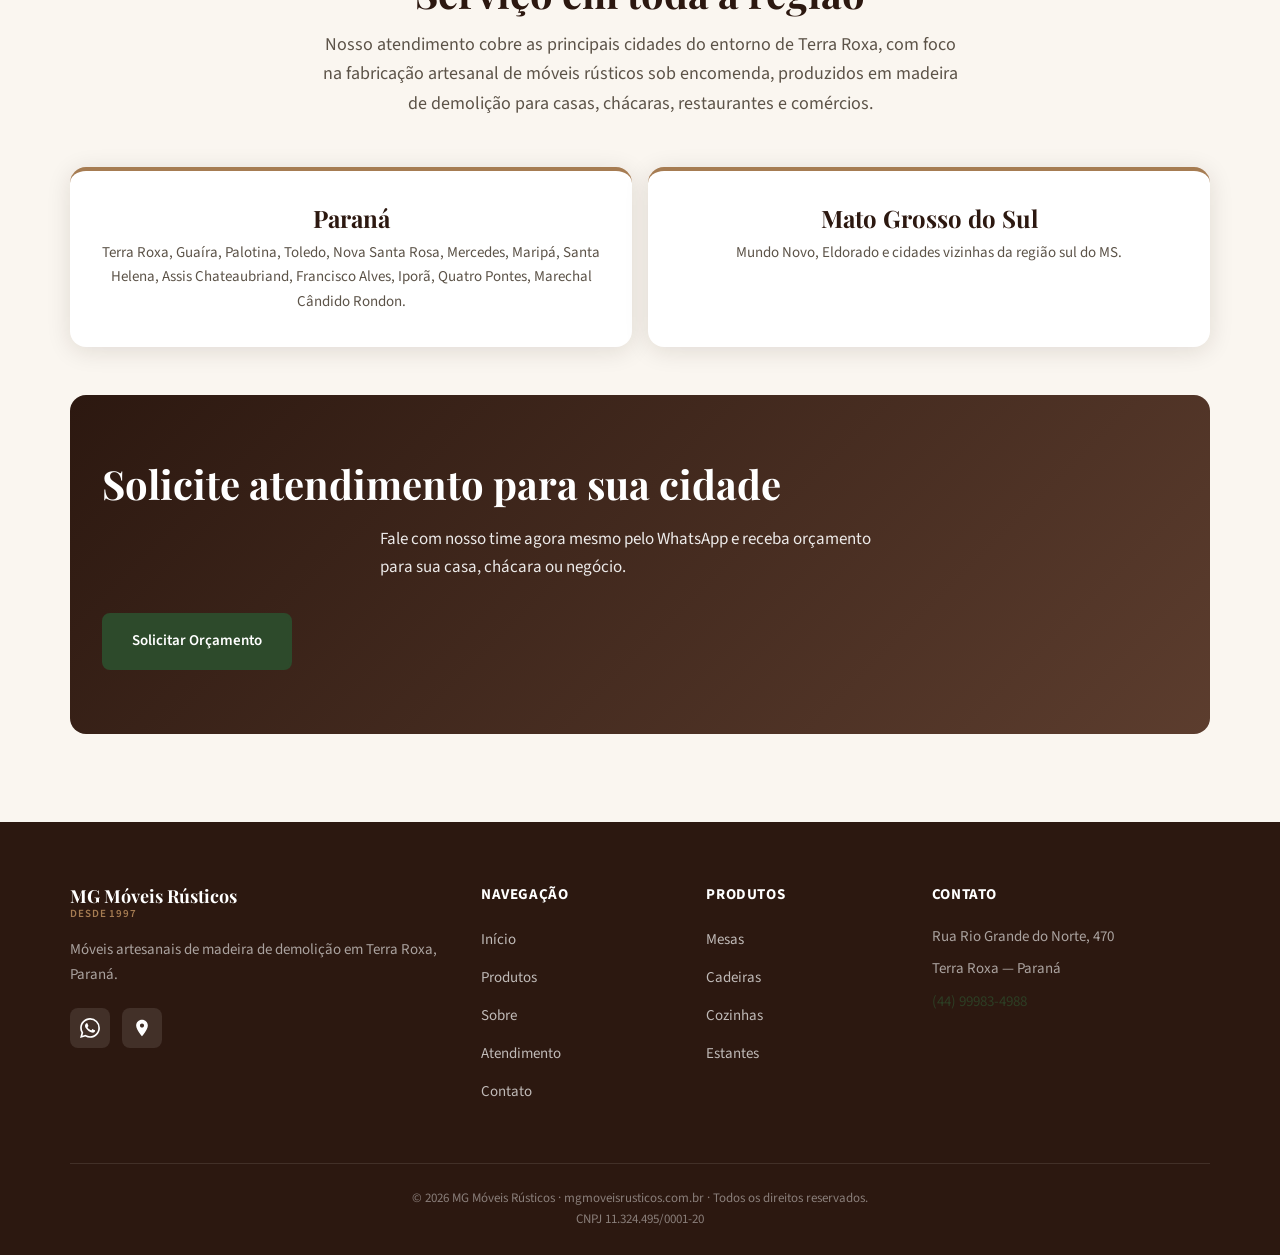
==== commit 993a70d7: "Atualização para Google Seach" ====
--- a/atendimento.html
+++ b/atendimento.html
@@ -1,214 +1,247 @@
-<!DOCTYPE html>
-<html lang="pt-BR">
-
-<head>
-  <meta charset="UTF-8">
-  <meta name="viewport" content="width=device-width, initial-scale=1.0">
-  <meta name="description" content="Atendimento da MG Móveis Rústicos em Terra Roxa, PR e cidades vizinhas. Orçamentos de móveis rústicos sob encomenda para a região oeste do Paraná.">
-  <meta name="keywords" content="atendimento regional, móveis rústicos Terra Roxa, marcenaria Terra Roxa, Guaíra, Palotina, Toledo, Nova Santa Rosa, Mundo Novo, Eldorado">
-  <title>Atendimento | MG Móveis Rústicos | Terra Roxa e Região</title>
-  <link rel="canonical" href="https://mgmoveisrusticos.com.br/atendimento.html">
-  <meta property="og:title" content="Atendimento | MG Móveis Rústicos | Terra Roxa e Região">
-  <meta property="og:description" content="Atendimento regional em Terra Roxa, Guaíra, Palotina, Toledo e cidades vizinhas. Orçamentos personalizados de móveis rústicos em madeira de demolição.">
-  <meta property="og:type" content="website">
-  <meta property="og:url" content="https://mgmoveisrusticos.com.br/atendimento.html">
-  <meta property="og:image" content="https://mgmoveisrusticos.com.br/images/oficina.webp">
-  <meta name="twitter:card" content="summary_large_image">
-  <link rel="preconnect" href="https://fonts.googleapis.com">
-  <link rel="preconnect" href="https://fonts.gstatic.com" crossorigin>
-  <link href="https://fonts.googleapis.com/css2?family=Playfair+Display:wght@700&family=Source+Sans+3:wght@400;600;700&display=swap" rel="stylesheet">
-  <link rel="icon" type="image/webp" href="images/logo.webp">
-  <link rel="stylesheet" href="css/style.css">
-  <script type="application/ld+json">
-  {
-    "@context": "https://schema.org",
-    "@type": "FurnitureStore",
-    "name": "MG Móveis Rústicos",
-    "image": "https://mgmoveisrusticos.com.br/images/logo.webp",
-    "@id": "https://mgmoveisrusticos.com.br/",
-    "url": "https://mgmoveisrusticos.com.br/",
-    "telephone": "+5544999834988",
-    "address": {
-      "@type": "PostalAddress",
-      "streetAddress": "Rua Rio Grande do Norte, 470",
-      "addressLocality": "Terra Roxa",
-      "addressRegion": "PR",
-      "addressCountry": "BR"
-    },
-    "openingHours": "Mo-Fr 08:00-18:00",
-    "priceRange": "R$",
-    "sameAs": [
-      "https://www.google.com/maps/search/?api=1&query=Rua+Rio+Grande+do+Norte+470+Terra+Roxa+Paraná"
-    ],
-    "areaServed": [
-      "Terra Roxa - PR",
-      "Guaíra - PR",
-      "Palotina - PR",
-      "Nova Santa Rosa - PR",
-      "Mercedes - PR",
-      "Maripá - PR",
-      "Santa Helena - PR",
-      "Toledo - PR",
-      "Assis Chateaubriand - PR",
-      "Francisco Alves - PR",
-      "Iporã - PR",
-      "Cafezal do Sul - PR",
-      "Mundo Novo - MS",
-      "Eldorado - MS",
-      "Marechal Cândido Rondon - PR",
-      "Quatro Pontes - PR"
-    ]
-  }
-  </script>
-</head>
-
-<body>
-
-  <header class="header">
-    <div class="container header-inner">
-      <a href="index.html" class="logo">
-        <img src="images/logo.webp" alt="MG Móveis Rústicos">
-        <div class="logo-text">
-          MG Móveis Rústicos
-          <span>Desde 1997 · Terra Roxa, PR</span>
-        </div>
-      </a>
-      <button class="menu-toggle" aria-label="Abrir menu">
-        <span></span><span></span><span></span>
-      </button>
-      <nav class="nav">
-        <ul class="nav-list">
-          <li><a href="index.html">Início</a></li>
-          <li><a href="produtos.html">Produtos</a></li>
-          <li><a href="sobre.html">Sobre</a></li>
-          <li><a href="atendimento.html" class="active">Atendimento</a></li>
-          <li><a href="contato.html">Contato</a></li>
-        </ul>
-        <a href="https://wa.me/5544999834988?text=Olá!%20Gostaria%20de%20solicitar%20um%20orçamento." class="nav-cta" target="_blank" rel="noopener">
-          <svg class="btn-icon" viewBox="0 0 24 24" fill="currentColor">
-            <path d="M17.472 14.382c-.297-.149-1.758-.867-2.03-.967-.273-.099-.471-.148-.67.15-.197.297-.767.966-.94 1.164-.173.199-.347.223-.644.075-.297-.15-1.255-.463-2.39-1.475-.883-.788-1.48-1.761-1.653-2.059-.173-.297-.018-.458.13-.606.134-.133.298-.347.446-.52.149-.174.198-.298.298-.497.099-.198.05-.371-.025-.52-.075-.149-.669-1.612-.916-2.207-.242-.579-.487-.5-.669-.51-.173-.008-.371-.01-.57-.01-.198 0-.52.074-.792.372-.272.297-1.04 1.016-1.04 2.479 0 1.462 1.065 2.875 1.213 3.074.149.198 2.096 3.2 5.077 4.487.709.306 1.262.489 1.694.625.712.227 1.36.195 1.871.118.571-.085 1.758-.719 2.006-1.413.248-.694.248-1.289.173-1.413-.074-.124-.272-.198-.57-.347m-5.421 7.403h-.004a9.87 9.87 0 01-5.031-1.378l-.361-.214-3.741.982.998-3.648-.235-.374a9.86 9.86 0 01-1.51-5.26c.001-5.45 4.436-9.884 9.888-9.884 2.64 0 5.122 1.03 6.988 2.898a9.825 9.825 0 012.893 6.994c-.003 5.45-4.435 9.884-9.885 9.884m8.413-18.297A11.815 11.815 0 0012.05 0C5.495 0 .16 5.335.157 11.892c0 2.096.547 4.142 1.588 5.945L.057 24l6.305-1.654a11.882 11.882 0 005.683 1.448h.005c6.554 0 11.89-5.335 11.893-11.893a11.821 11.821 0 00-3.48-8.413z" />
-          </svg>
-          Solicitar Orçamento
-        </a>
-      </nav>
-    </div>
-  </header>
-
-  <section class="page-hero">
-    <div class="container">
-      <nav class="breadcrumb" aria-label="Navegação">
-        <a href="index.html">Início</a> / <span>Atendimento</span>
-      </nav>
-      <h1>Atendimento Regional</h1>
-      <p>Atendemos Terra Roxa, Guaíra, Palotina, Toledo, Nova Santa Rosa, Mercedes, Maripá, Santa Helena, Assis Chateaubriand, Francisco Alves, Iporã, Cafezal do Sul, Mundo Novo-MS, Eldorado-MS e cidades vizinhas.</p>
-    </div>
-  </section>
-
-  <section class="section">
-    <div class="container">
-      <div class="section-header fade-in">
-        <span class="section-label">Como atendemos</span>
-        <h2>Orçamentos de móveis rústicos em toda a região</h2>
-        <p>Nosso atendimento regional foi pensado para o oeste do Paraná e cidades do Mato Grosso do Sul dentro de um raio de até 100 km.</p>
-      </div>
-
-      <div class="cards-grid">
-        <article class="card fade-in">
-          <div class="card-body">
-            <h3>Orçamento rápido pelo WhatsApp</h3>
-            <p>Envie medidas, fotos ou ideias pelo WhatsApp e receba proposta para mesas, cadeiras, cozinhas, estantes e balcões.</p>
-          </div>
-        </article>
-        <article class="card fade-in">
-          <div class="card-body">
-            <h3>Projeto sob encomenda</h3>
-            <p>Desenvolvemos móveis personalizados para residências, chácaras, restaurantes e comércios da região.</p>
-          </div>
-        </article>
-        <article class="card fade-in">
-          <div class="card-body">
-            <h3>Entrega e montagem</h3>
-            <p>Oferecemos retirada em Terra Roxa e atendimento com entrega a partir de cidades próximas, incluindo Toledo, Palotina e Guaíra.</p>
-          </div>
-        </article>
-        <article class="card fade-in">
-          <div class="card-body">
-            <h3>Atendimento local</h3>
-            <p>Estamos próximos dos clientes do oeste paranaense e do Alto Paraná do MS, com foco em confiança e serviço personalizado.</p>
-          </div>
-        </article>
-      </div>
-
-      <div class="section-header fade-in" style="margin-top: 3rem;">
-        <span class="section-label">Cidades atendidas</span>
-        <h2>Serviço em toda a região</h2>
-        <p>Nosso atendimento cobre as principais cidades do entorno de Terra Roxa, com foco em marcenaria artesanal e móveis de madeira de demolição.</p>
-      </div>
-
-      <div class="woods-grid fade-in" style="grid-template-columns: repeat(2, minmax(220px, 1fr)); gap: 1rem;">
-        <div class="wood-card">
-          <h3>Paraná</h3>
-          <p>Terra Roxa, Guaíra, Palotina, Toledo, Nova Santa Rosa, Mercedes, Maripá, Santa Helena, Assis Chateaubriand, Francisco Alves, Iporã, Quatro Pontes, Marechal Cândido Rondon.</p>
-        </div>
-        <div class="wood-card">
-          <h3>Mato Grosso do Sul</h3>
-          <p>Mundo Novo, Eldorado e cidades vizinhas da região sul do MS.</p>
-        </div>
-      </div>
-
-      <div class="cta-banner fade-in" style="margin-top: 3rem; text-align: left;">
-        <h2>Solicite atendimento para sua cidade</h2>
-        <p>Fale com nosso time agora mesmo pelo WhatsApp e receba orçamento para sua casa, chácara ou negócio.</p>
-        <a href="https://wa.me/5544999834988?text=Olá!%20Gostaria%20de%20solicitar%20um%20orçamento%20para%20meu%20móvel%20rústico%20sob%20encomenda." class="btn btn-primary" target="_blank" rel="noopener">Solicitar Orçamento</a>
-      </div>
-    </div>
-  </section>
-
-  <footer class="footer">
-    <div class="container">
-      <div class="footer-grid">
-        <div class="footer-brand">
-          <div class="logo-text">MG Móveis Rústicos<span>Desde 1997</span></div>
-          <p>Móveis artesanais de madeira de demolição em Terra Roxa, Paraná.</p>
-          <div class="footer-social">
-            <a href="https://wa.me/5544999834988" target="_blank" rel="noopener" aria-label="WhatsApp"><svg viewBox="0 0 24 24"><path d="M17.472 14.382c-.297-.149-1.758-.867-2.03-.967-.273-.099-.471-.148-.67.15-.197.297-.767.966-.94 1.164-.173.199-.347.223-.644.075-.297-.15-1.255-.463-2.39-1.475-.883-.788-1.48-1.761-1.653-2.059-.173-.297-.018-.458.13-.606.134-.133.298-.347.446-.52.149-.174.198-.298.298-.497.099-.198.05-.371-.025-.52-.075-.149-.669-1.612-.916-2.207-.242-.579-.487-.5-.669-.51-.173-.008-.371-.01-.57-.01-.198 0-.52.074-.792.372-.272.297-1.04 1.016-1.04 2.479 0 1.462 1.065 2.875 1.213 3.074.149.198 2.096 3.2 5.077 4.487.709.306 1.262.489 1.694.625.712.227 1.36.195 1.871.118.571-.085 1.758-.719 2.006-1.413.248-.694.248-1.289.173-1.413-.074-.124-.272-.198-.57-.347m-5.421 7.403h-.004a9.87 9.87 0 01-5.031-1.378l-.361-.214-3.741.982.998-3.648-.235-.374a9.86 9.86 0 01-1.51-5.26c.001-5.45 4.436-9.884 9.888-9.884 2.64 0 5.122 1.03 6.988 2.898a9.825 9.825 0 012.893 6.994c-.003 5.45-4.435 9.884-9.885 9.884m8.413-18.297A11.815 11.815 0 0012.05 0C5.495 0 .16 5.335.157 11.892c0 2.096.547 4.142 1.588 5.945L.057 24l6.305-1.654a11.882 11.882 0 005.683 1.448h.005c6.554 0 11.89-5.335 11.893-11.893a11.821 11.821 0 00-3.48-8.413z"/></svg></a>
-            <a href="https://www.google.com/maps/search/?api=1&query=Rua+Rio+Grande+do+Norte+470+Terra Roxa+Paraná" target="_blank" rel="noopener" aria-label="Google Maps"><svg viewBox="0 0 24 24"><path d="M12 2C8.13 2 5 5.13 5 9c0 5.25 7 13 7 13s7-7.75 7-13c0-3.87-3.13-7-7-7zm0 9.5c-1.38 0-2.5-1.12-2.5-2.5s1.12-2.5 2.5-2.5 2.5 1.12 2.5 2.5-1.12 2.5-2.5 2.5z"/></svg></a>
-          </div>
-        </div>
-        <div>
-          <h4>Navegação</h4>
-          <ul class="footer-links">
-            <li><a href="index.html">Início</a></li>
-            <li><a href="produtos.html">Produtos</a></li>
-            <li><a href="sobre.html">Sobre</a></li>
-            <li><a href="atendimento.html">Atendimento</a></li>
-            <li><a href="contato.html">Contato</a></li>
-          </ul>
-        </div>
-        <div>
-          <h4>Produtos</h4>
-          <ul class="footer-links">
-            <li><a href="produtos.html">Mesas</a></li>
-            <li><a href="produtos.html">Cadeiras</a></li>
-            <li><a href="produtos.html">Cozinhas</a></li>
-            <li><a href="produtos.html">Estantes</a></li>
-          </ul>
-        </div>
-        <div class="footer-contact">
-          <h4>Contato</h4>
-          <p>Rua Rio Grande do Norte, 470</p>
-          <p>Terra Roxa — Paraná</p>
-          <p><a href="https://wa.me/5544999834988">(44) 99983-4988</a></p>
-        </div>
-      </div>
-      <div class="footer-bottom">
-        <p>&copy; <span id="current-year">2026</span> MG Móveis Rústicos · mgmoveisrusticos.com.br · Todos os direitos reservados.</p>
-        <p>CNPJ 11.324.495/0001-20</p>
-      </div>
-    </div>
-  </footer>
-
-  <script src="js/main.js"></script>
-</body>
-
-</html>
+<!DOCTYPE html>
+<html lang="pt-BR">
+
+<head>
+  <meta charset="UTF-8">
+  <meta name="viewport" content="width=device-width, initial-scale=1.0">
+  <meta name="description"
+    content="Atendimento da MG Móveis Rústicos em Terra Roxa, PR e cidades vizinhas. Orçamentos de móveis rústicos sob encomenda para a região oeste do Paraná.">
+  <meta name="keywords"
+    content="atendimento regional, móveis rústicos Terra Roxa, marcenaria Terra Roxa, Guaíra, Palotina, Toledo, Nova Santa Rosa, Mundo Novo, Eldorado">
+  <title>Atendimento Regional | MG Móveis Rústicos | Oeste do PR e MS</title>
+  <link rel="canonical" href="https://mgmoveisrusticos.com.br/atendimento.html">
+  <meta property="og:title" content="Atendimento Regional | MG Móveis Rústicos | Oeste do PR e MS">
+  <meta property="og:description"
+    content="Atendimento regional em Terra Roxa, Guaíra, Palotina, Toledo e cidades vizinhas. Orçamentos personalizados de móveis rústicos em madeira de demolição.">
+  <meta property="og:type" content="website">
+  <meta property="og:url" content="https://mgmoveisrusticos.com.br/atendimento.html">
+  <meta property="og:image" content="https://mgmoveisrusticos.com.br/images/oficina.webp">
+  <meta name="twitter:card" content="summary_large_image">
+  <link rel="preconnect" href="https://fonts.googleapis.com">
+  <link rel="preconnect" href="https://fonts.gstatic.com" crossorigin>
+  <link
+    href="https://fonts.googleapis.com/css2?family=Playfair+Display:wght@700&family=Source+Sans+3:wght@400;600;700&display=swap"
+    rel="stylesheet">
+  <link rel="icon" type="image/webp" href="images/logo.webp">
+  <link rel="stylesheet" href="css/style.css">
+  <script type="application/ld+json">
+  {
+    "@context": "https://schema.org",
+    "@type": "FurnitureStore",
+    "name": "MG Móveis Rústicos",
+    "image": "https://mgmoveisrusticos.com.br/images/logo.webp",
+    "@id": "https://mgmoveisrusticos.com.br/",
+    "url": "https://mgmoveisrusticos.com.br/",
+    "telephone": "+5544999834988",
+    "address": {
+      "@type": "PostalAddress",
+      "streetAddress": "Rua Rio Grande do Norte, 470",
+      "addressLocality": "Terra Roxa",
+      "addressRegion": "PR",
+      "addressCountry": "BR"
+    },
+    "openingHours": "Mo-Fr 08:00-18:00",
+    "priceRange": "R$",
+    "sameAs": [
+      "https://www.google.com/maps/search/?api=1&query=Rua+Rio+Grande+do+Norte+470+Terra+Roxa+Paraná"
+    ],
+    "areaServed": [
+      "Terra Roxa - PR",
+      "Guaíra - PR",
+      "Palotina - PR",
+      "Nova Santa Rosa - PR",
+      "Mercedes - PR",
+      "Maripá - PR",
+      "Santa Helena - PR",
+      "Toledo - PR",
+      "Assis Chateaubriand - PR",
+      "Francisco Alves - PR",
+      "Iporã - PR",
+      "Cafezal do Sul - PR",
+      "Mundo Novo - MS",
+      "Eldorado - MS",
+      "Marechal Cândido Rondon - PR",
+      "Quatro Pontes - PR"
+    ]
+  }
+  </script>
+</head>
+
+<body>
+
+  <header class="header">
+    <div class="container header-inner">
+      <a href="index.html" class="logo">
+        <img src="images/logo.webp" alt="MG Móveis Rústicos">
+        <div class="logo-text">
+          MG Móveis Rústicos
+          <span>Desde 1997 · Terra Roxa, PR</span>
+        </div>
+      </a>
+      <button class="menu-toggle" aria-label="Abrir menu">
+        <span></span><span></span><span></span>
+      </button>
+      <nav class="nav">
+        <ul class="nav-list">
+          <li><a href="index.html">Início</a></li>
+          <li><a href="produtos.html">Produtos</a></li>
+          <li><a href="sobre.html">Sobre</a></li>
+          <li><a href="atendimento.html" class="active">Atendimento</a></li>
+          <li><a href="contato.html">Contato</a></li>
+        </ul>
+        <a href="https://wa.me/5544999834988?text=Olá!%20Gostaria%20de%20solicitar%20um%20orçamento." class="nav-cta"
+          target="_blank" rel="noopener">
+          <svg class="btn-icon" viewBox="0 0 24 24" fill="currentColor">
+            <path
+              d="M17.472 14.382c-.297-.149-1.758-.867-2.03-.967-.273-.099-.471-.148-.67.15-.197.297-.767.966-.94 1.164-.173.199-.347.223-.644.075-.297-.15-1.255-.463-2.39-1.475-.883-.788-1.48-1.761-1.653-2.059-.173-.297-.018-.458.13-.606.134-.133.298-.347.446-.52.149-.174.198-.298.298-.497.099-.198.05-.371-.025-.52-.075-.149-.669-1.612-.916-2.207-.242-.579-.487-.5-.669-.51-.173-.008-.371-.01-.57-.01-.198 0-.52.074-.792.372-.272.297-1.04 1.016-1.04 2.479 0 1.462 1.065 2.875 1.213 3.074.149.198 2.096 3.2 5.077 4.487.709.306 1.262.489 1.694.625.712.227 1.36.195 1.871.118.571-.085 1.758-.719 2.006-1.413.248-.694.248-1.289.173-1.413-.074-.124-.272-.198-.57-.347m-5.421 7.403h-.004a9.87 9.87 0 01-5.031-1.378l-.361-.214-3.741.982.998-3.648-.235-.374a9.86 9.86 0 01-1.51-5.26c.001-5.45 4.436-9.884 9.888-9.884 2.64 0 5.122 1.03 6.988 2.898a9.825 9.825 0 012.893 6.994c-.003 5.45-4.435 9.884-9.885 9.884m8.413-18.297A11.815 11.815 0 0012.05 0C5.495 0 .16 5.335.157 11.892c0 2.096.547 4.142 1.588 5.945L.057 24l6.305-1.654a11.882 11.882 0 005.683 1.448h.005c6.554 0 11.89-5.335 11.893-11.893a11.821 11.821 0 00-3.48-8.413z" />
+          </svg>
+          Solicitar Orçamento
+        </a>
+      </nav>
+    </div>
+  </header>
+
+  <section class="page-hero">
+    <div class="hero-bg">
+      <img src="images/mesa-rustica.webp" alt="Inspiração de mesa rústica para atendimento regional">
+      <div class="hero-overlay"></div>
+    </div>
+    <div class="container hero-content">
+      <nav class="breadcrumb" aria-label="Navegação">
+        <a href="index.html">Início</a> / <span>Atendimento</span>
+      </nav>
+      <h1>Atendimento de Móveis Rústicos no Oeste do Paraná e Sul do MS</h1>
+      <p>A MG Móveis Rústicos fabrica móveis rústicos sob encomenda em madeira de demolição,
+        como mesas, cadeiras, cozinhas, estantes e balcões, atendendo Terra Roxa e cidades
+        do oeste do Paraná e sul do Mato Grosso do Sul.
+      </p>
+    </div>
+  </section>
+
+  <section class="section">
+    <div class="container">
+      <div class="section-header fade-in">
+        <span class="section-label">Como atendemos</span>
+        <h2>Orçamentos de móveis rústicos em toda a região</h2>
+        <p>Nosso atendimento regional foi pensado para o oeste do Paraná e cidades do Mato Grosso do Sul dentro de um
+          raio de até 100 km.</p>
+      </div>
+
+      <div class="cards-grid">
+        <article class="card fade-in">
+          <div class="card-body">
+            <h3>Orçamento rápido pelo WhatsApp</h3>
+            <p>Envie medidas, fotos ou ideias pelo WhatsApp e receba proposta para mesas, cadeiras, cozinhas, estantes e
+              balcões.</p>
+          </div>
+        </article>
+        <article class="card fade-in">
+          <div class="card-body">
+            <h3>Projeto sob encomenda</h3>
+            <p>Desenvolvemos móveis personalizados para residências, chácaras, restaurantes e comércios da região.</p>
+          </div>
+        </article>
+        <article class="card fade-in">
+          <div class="card-body">
+            <h3>Entrega e montagem</h3>
+            <p>Oferecemos retirada em Terra Roxa e atendimento com entrega a partir de cidades próximas, incluindo
+              Toledo, Palotina e Guaíra.</p>
+          </div>
+        </article>
+        <article class="card fade-in">
+          <div class="card-body">
+            <h3>Atendimento local</h3>
+            <p>Estamos próximos dos clientes do oeste paranaense e do Alto Paraná do MS, com foco em confiança e serviço
+              personalizado.</p>
+          </div>
+        </article>
+      </div>
+
+      <div class="section-header fade-in" style="margin-top: 3rem;">
+        <span class="section-label">Cidades atendidas</span>
+        <h2>Serviço em toda a região</h2>
+        <p>
+          Nosso atendimento cobre as principais cidades do entorno de Terra Roxa, com foco na
+          fabricação artesanal de móveis rústicos sob encomenda, produzidos em madeira de
+          demolição para casas, chácaras, restaurantes e comércios.
+        </p>
+      </div>
+
+      <div class="woods-grid fade-in" style="grid-template-columns: repeat(2, minmax(220px, 1fr)); gap: 1rem;">
+        <div class="wood-card">
+          <h3>Paraná</h3>
+          <p>Terra Roxa, Guaíra, Palotina, Toledo, Nova Santa Rosa, Mercedes, Maripá, Santa Helena, Assis Chateaubriand,
+            Francisco Alves, Iporã, Quatro Pontes, Marechal Cândido Rondon.</p>
+        </div>
+        <div class="wood-card">
+          <h3>Mato Grosso do Sul</h3>
+          <p>Mundo Novo, Eldorado e cidades vizinhas da região sul do MS.</p>
+        </div>
+      </div>
+
+      <div class="cta-banner fade-in" style="margin-top: 3rem; text-align: left;">
+        <h2>Solicite atendimento para sua cidade</h2>
+        <p>Fale com nosso time agora mesmo pelo WhatsApp e receba orçamento para sua casa, chácara ou negócio.</p>
+        <a href="https://wa.me/5544999834988?text=Olá!%20Gostaria%20de%20solicitar%20um%20orçamento%20para%20meu%20móvel%20rústico%20sob%20encomenda."
+          class="btn btn-primary" target="_blank" rel="noopener">Solicitar Orçamento</a>
+      </div>
+    </div>
+  </section>
+
+  <footer class="footer">
+    <div class="container">
+      <div class="footer-grid">
+        <div class="footer-brand">
+          <div class="logo-text">MG Móveis Rústicos<span>Desde 1997</span></div>
+          <p>Móveis artesanais de madeira de demolição em Terra Roxa, Paraná.</p>
+          <div class="footer-social">
+            <a href="https://wa.me/5544999834988" target="_blank" rel="noopener" aria-label="WhatsApp"><svg
+                viewBox="0 0 24 24">
+                <path
+                  d="M17.472 14.382c-.297-.149-1.758-.867-2.03-.967-.273-.099-.471-.148-.67.15-.197.297-.767.966-.94 1.164-.173.199-.347.223-.644.075-.297-.15-1.255-.463-2.39-1.475-.883-.788-1.48-1.761-1.653-2.059-.173-.297-.018-.458.13-.606.134-.133.298-.347.446-.52.149-.174.198-.298.298-.497.099-.198.05-.371-.025-.52-.075-.149-.669-1.612-.916-2.207-.242-.579-.487-.5-.669-.51-.173-.008-.371-.01-.57-.01-.198 0-.52.074-.792.372-.272.297-1.04 1.016-1.04 2.479 0 1.462 1.065 2.875 1.213 3.074.149.198 2.096 3.2 5.077 4.487.709.306 1.262.489 1.694.625.712.227 1.36.195 1.871.118.571-.085 1.758-.719 2.006-1.413.248-.694.248-1.289.173-1.413-.074-.124-.272-.198-.57-.347m-5.421 7.403h-.004a9.87 9.87 0 01-5.031-1.378l-.361-.214-3.741.982.998-3.648-.235-.374a9.86 9.86 0 01-1.51-5.26c.001-5.45 4.436-9.884 9.888-9.884 2.64 0 5.122 1.03 6.988 2.898a9.825 9.825 0 012.893 6.994c-.003 5.45-4.435 9.884-9.885 9.884m8.413-18.297A11.815 11.815 0 0012.05 0C5.495 0 .16 5.335.157 11.892c0 2.096.547 4.142 1.588 5.945L.057 24l6.305-1.654a11.882 11.882 0 005.683 1.448h.005c6.554 0 11.89-5.335 11.893-11.893a11.821 11.821 0 00-3.48-8.413z" />
+              </svg></a>
+            <a href="https://www.google.com/maps/search/?api=1&query=Rua+Rio+Grande+do+Norte+470+Terra Roxa+Paraná"
+              target="_blank" rel="noopener" aria-label="Google Maps"><svg viewBox="0 0 24 24">
+                <path
+                  d="M12 2C8.13 2 5 5.13 5 9c0 5.25 7 13 7 13s7-7.75 7-13c0-3.87-3.13-7-7-7zm0 9.5c-1.38 0-2.5-1.12-2.5-2.5s1.12-2.5 2.5-2.5 2.5 1.12 2.5 2.5-1.12 2.5-2.5 2.5z" />
+              </svg></a>
+          </div>
+        </div>
+        <div>
+          <h4>Navegação</h4>
+          <ul class="footer-links">
+            <li><a href="index.html">Início</a></li>
+            <li><a href="produtos.html">Produtos</a></li>
+            <li><a href="sobre.html">Sobre</a></li>
+            <li><a href="atendimento.html">Atendimento</a></li>
+            <li><a href="contato.html">Contato</a></li>
+          </ul>
+        </div>
+        <div>
+          <h4>Produtos</h4>
+          <ul class="footer-links">
+            <li><a href="produtos.html">Mesas</a></li>
+            <li><a href="produtos.html">Cadeiras</a></li>
+            <li><a href="produtos.html">Cozinhas</a></li>
+            <li><a href="produtos.html">Estantes</a></li>
+          </ul>
+        </div>
+        <div class="footer-contact">
+          <h4>Contato</h4>
+          <p>Rua Rio Grande do Norte, 470</p>
+          <p>Terra Roxa — Paraná</p>
+          <p><a href="https://wa.me/5544999834988">(44) 99983-4988</a></p>
+        </div>
+      </div>
+      <div class="footer-bottom">
+        <p>&copy; <span id="current-year">2026</span> MG Móveis Rústicos · mgmoveisrusticos.com.br · Todos os direitos
+          reservados.</p>
+        <p>CNPJ 11.324.495/0001-20</p>
+      </div>
+    </div>
+  </footer>
+
+  <script src="js/main.js"></script>
+</body>
+
+</html>
--- a/css/style.css
+++ b/css/style.css
@@ -640,11 +640,40 @@
 
 /* Page hero (inner pages) */
 .page-hero {
+  position: relative;
+  overflow: hidden;
   margin-top: var(--header-height);
   padding: clamp(3rem, 8vw, 5rem) 0;
-  background: linear-gradient(135deg, var(--wood-dark) 0%, var(--wood-medium) 100%);
+  min-height: 64vh;
   color: var(--white);
   text-align: center;
+}
+
+.page-hero .hero-bg {
+  position: absolute;
+  inset: 0;
+  z-index: 0;
+}
+
+.page-hero .hero-bg img {
+  width: 100%;
+  height: 100%;
+  object-fit: cover;
+}
+
+.page-hero .hero-overlay {
+  position: absolute;
+  inset: 0;
+  background: linear-gradient(135deg, rgba(44, 24, 16, 0.82) 0%, rgba(44, 24, 16, 0.55) 50%, rgba(44, 24, 16, 0.7) 100%);
+  z-index: 1;
+}
+
+.page-hero .hero-content {
+  position: relative;
+  z-index: 2;
+  max-width: 680px;
+  margin: 0 auto;
+  padding: 4rem 0;
 }
 
 .page-hero h1 {
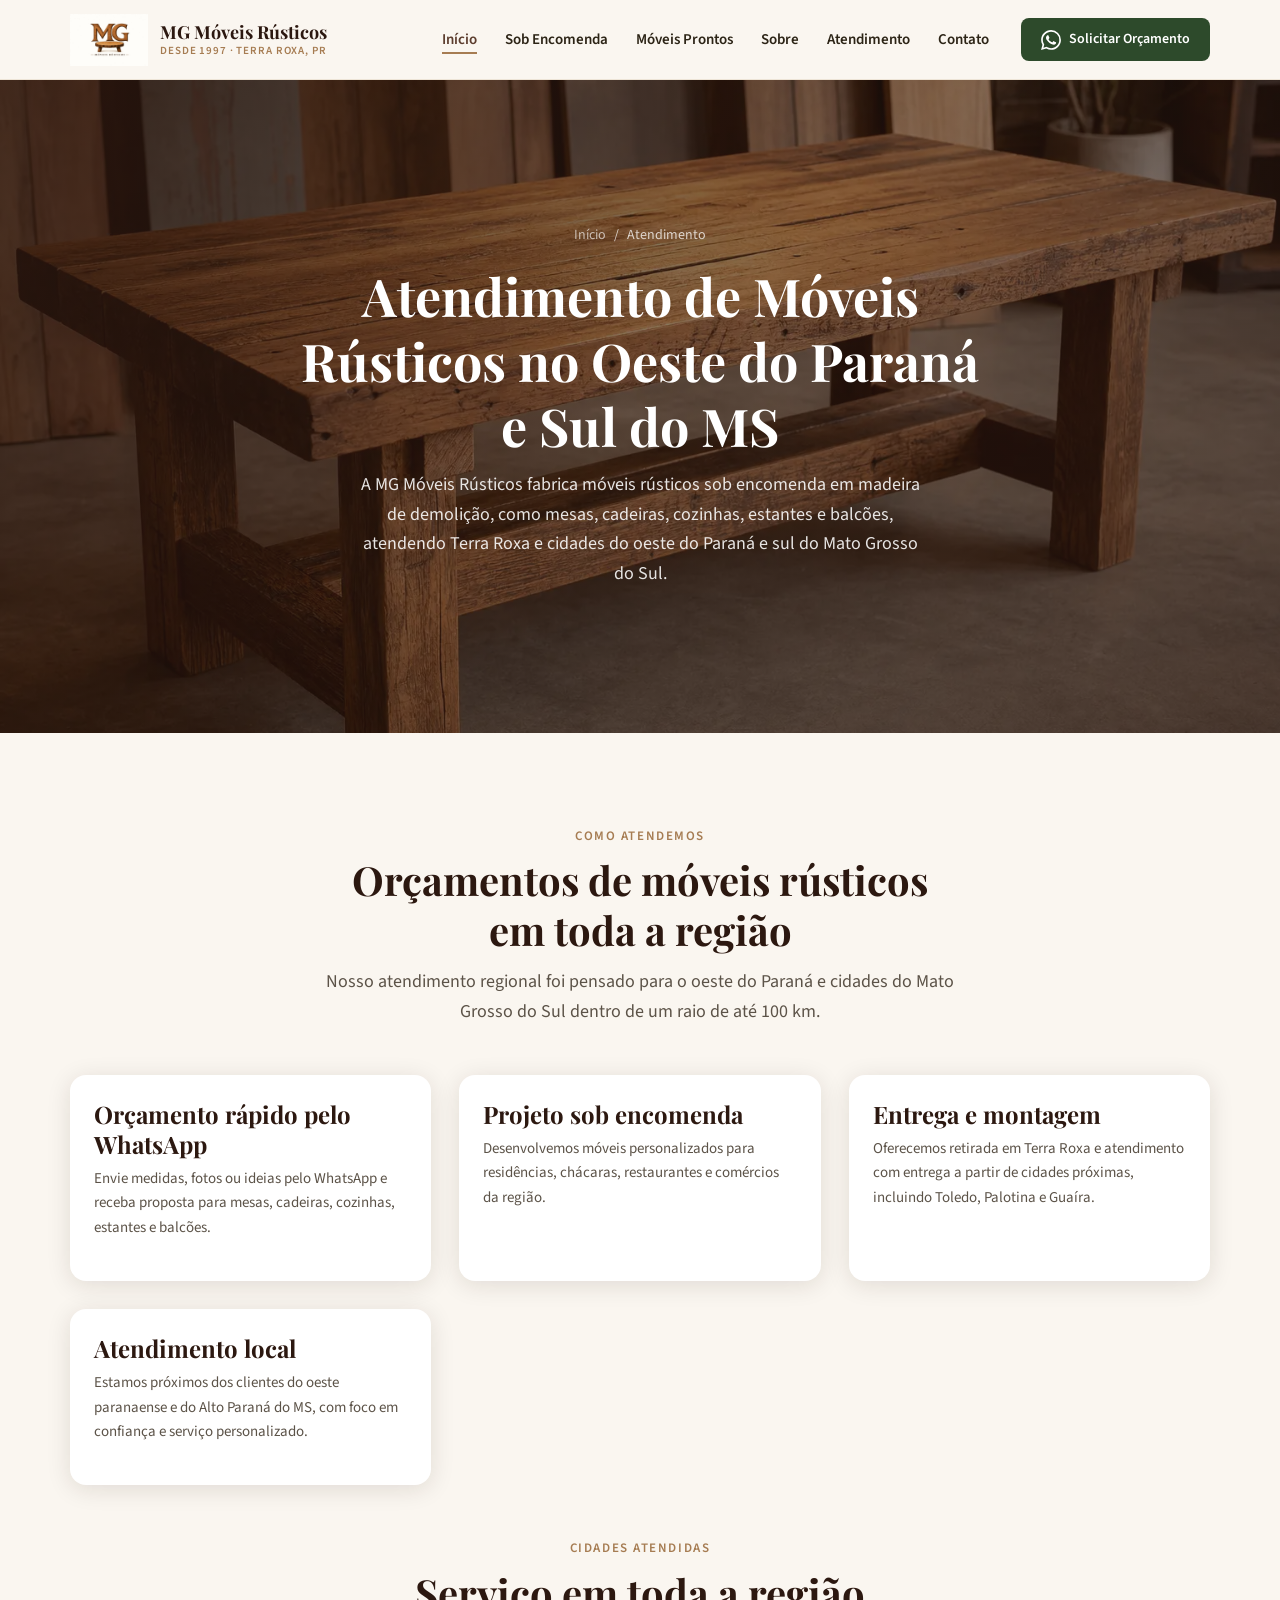
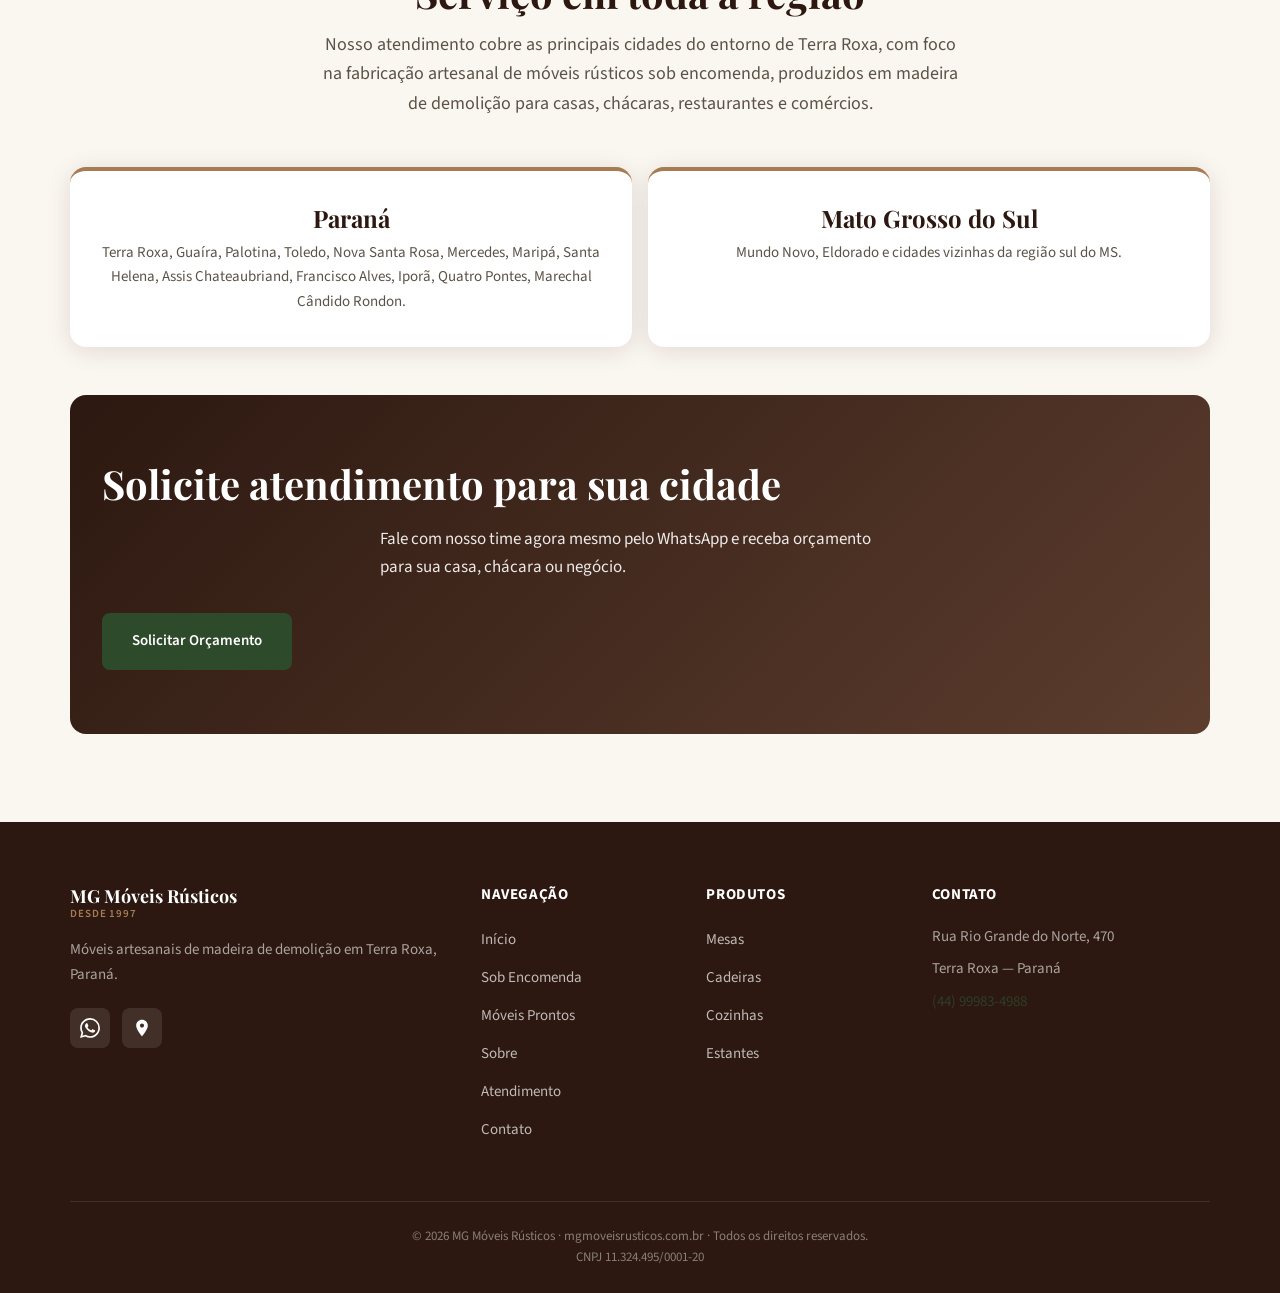
==== commit c4edc6b5: "atualizacao" ====
--- a/atendimento.html
+++ b/atendimento.html
@@ -83,10 +83,11 @@
       </button>
       <nav class="nav">
         <ul class="nav-list">
-          <li><a href="index.html">Início</a></li>
-          <li><a href="produtos.html">Produtos</a></li>
+          <li><a href="index.html" class="active">Início</a></li>
+          <li><a href="sob-encomenda.html">Sob Encomenda</a></li>
+          <li><a href="moveis-prontos.html">Móveis Prontos</a></li>
           <li><a href="sobre.html">Sobre</a></li>
-          <li><a href="atendimento.html" class="active">Atendimento</a></li>
+          <li><a href="atendimento.html">Atendimento</a></li>
           <li><a href="contato.html">Contato</a></li>
         </ul>
         <a href="https://wa.me/5544999834988?text=Olá!%20Gostaria%20de%20solicitar%20um%20orçamento." class="nav-cta"
@@ -210,20 +211,21 @@
         <div>
           <h4>Navegação</h4>
           <ul class="footer-links">
-            <li><a href="index.html">Início</a></li>
-            <li><a href="produtos.html">Produtos</a></li>
-            <li><a href="sobre.html">Sobre</a></li>
-            <li><a href="atendimento.html">Atendimento</a></li>
-            <li><a href="contato.html">Contato</a></li>
+          <li><a href="index.html" class="active">Início</a></li>
+          <li><a href="sob-encomenda.html">Sob Encomenda</a></li>
+          <li><a href="moveis-prontos.html">Móveis Prontos</a></li>
+          <li><a href="sobre.html">Sobre</a></li>
+          <li><a href="atendimento.html">Atendimento</a></li>
+          <li><a href="contato.html">Contato</a></li>
           </ul>
         </div>
         <div>
           <h4>Produtos</h4>
           <ul class="footer-links">
-            <li><a href="produtos.html">Mesas</a></li>
-            <li><a href="produtos.html">Cadeiras</a></li>
-            <li><a href="produtos.html">Cozinhas</a></li>
-            <li><a href="produtos.html">Estantes</a></li>
+            <li><a href="sob-encomenda.html">Mesas</a></li>
+            <li><a href="sob-encomenda.html">Cadeiras</a></li>
+            <li><a href="sob-encomenda.html">Cozinhas</a></li>
+            <li><a href="sob-encomenda.html">Estantes</a></li>
           </ul>
         </div>
         <div class="footer-contact">
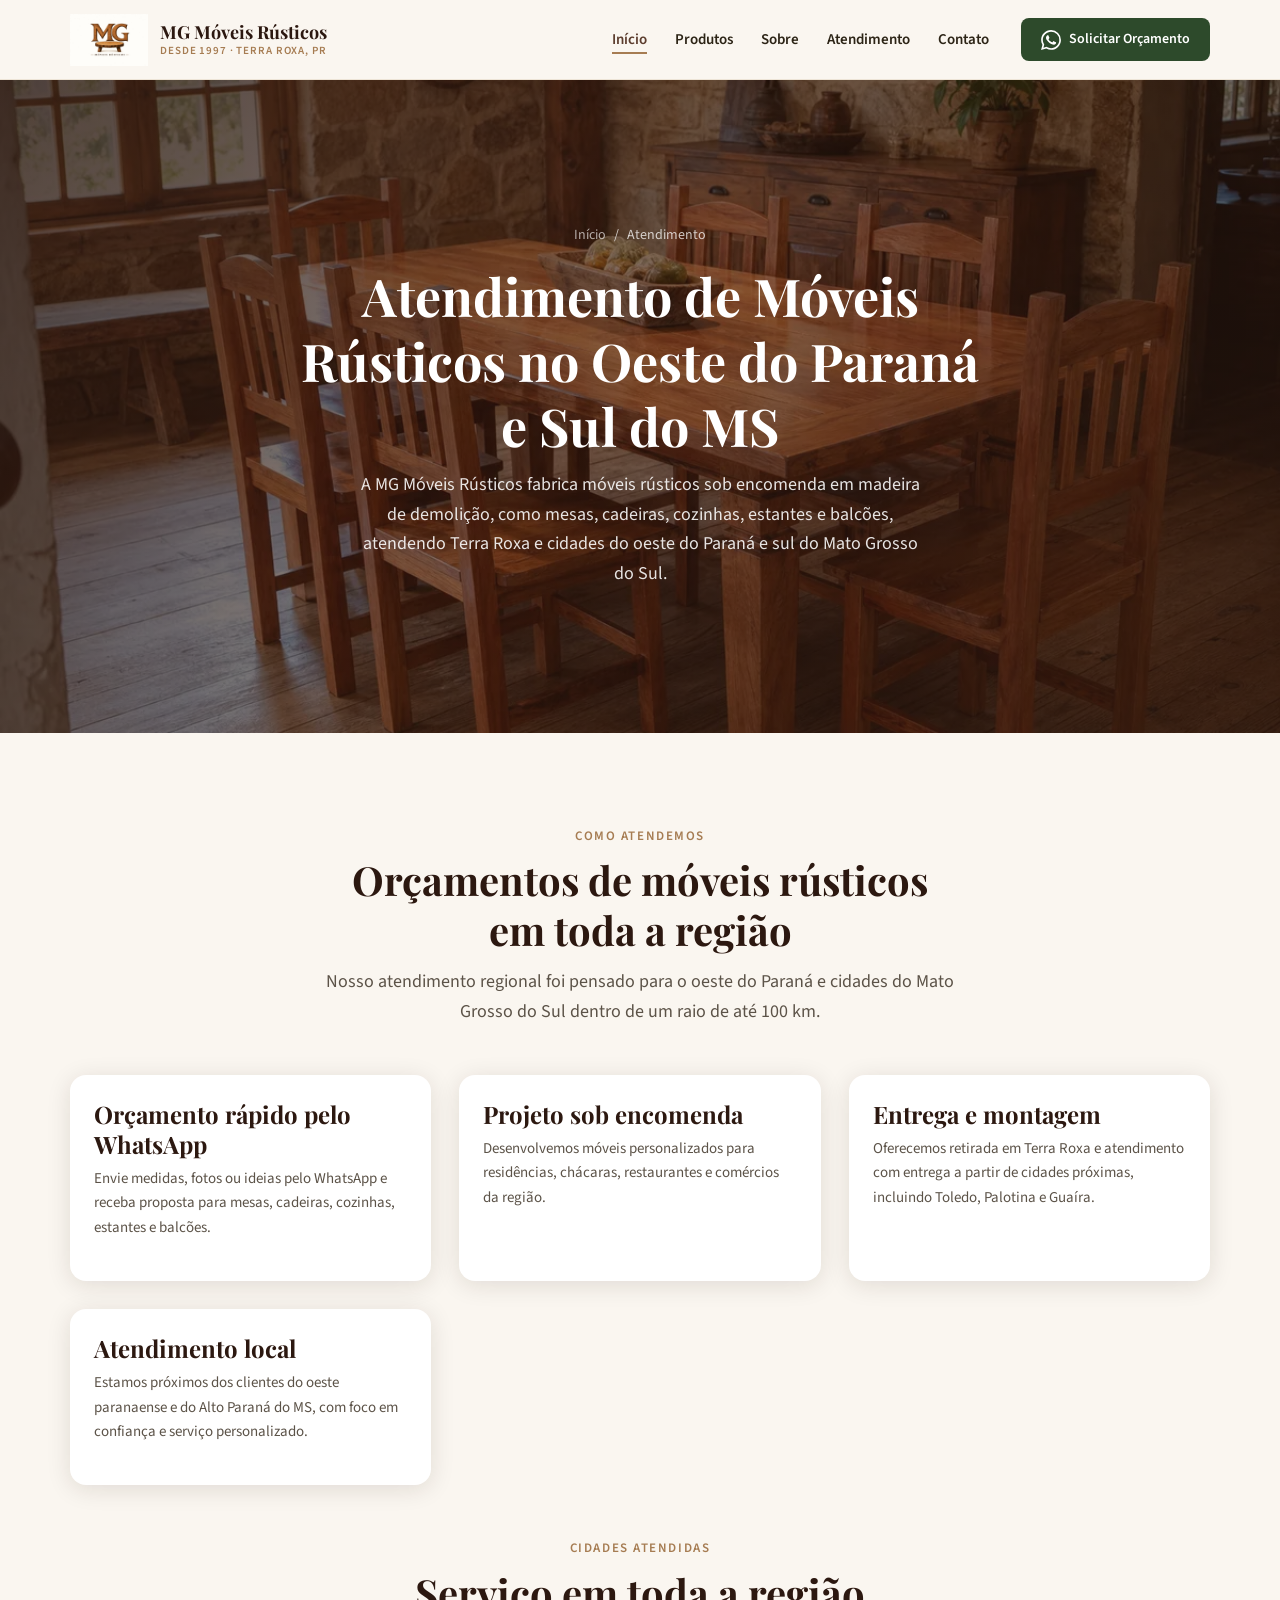
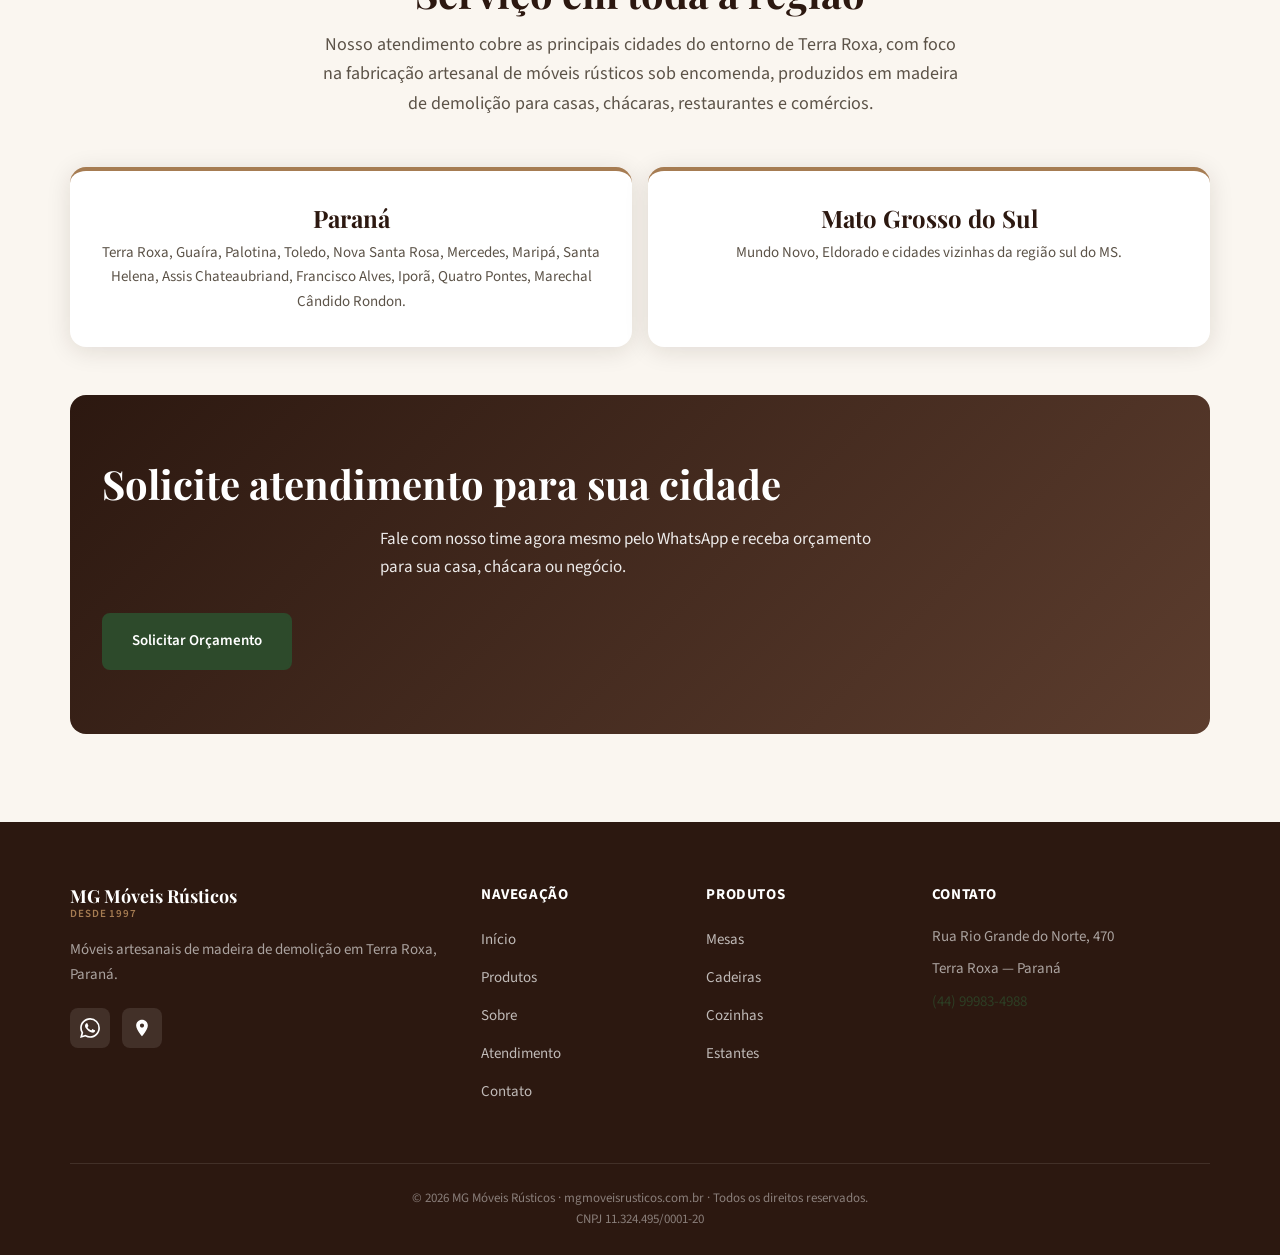
==== commit 1bff46e6: "Unifica produtos em pagina unica com galeria por categoria, capas e modelos IA para conversao via Wh" ====
--- a/atendimento.html
+++ b/atendimento.html
@@ -84,8 +84,7 @@
       <nav class="nav">
         <ul class="nav-list">
           <li><a href="index.html" class="active">Início</a></li>
-          <li><a href="sob-encomenda.html">Sob Encomenda</a></li>
-          <li><a href="moveis-prontos.html">Móveis Prontos</a></li>
+          <li><a href="produtos.html">Produtos</a></li>
           <li><a href="sobre.html">Sobre</a></li>
           <li><a href="atendimento.html">Atendimento</a></li>
           <li><a href="contato.html">Contato</a></li>
@@ -104,7 +103,7 @@
 
   <section class="page-hero">
     <div class="hero-bg">
-      <img src="images/mesa-rustica.webp" alt="Inspiração de mesa rústica para atendimento regional">
+      <img src="images/capa-mesas.webp" alt="Inspiração de mesa rústica para atendimento regional">
       <div class="hero-overlay"></div>
     </div>
     <div class="container hero-content">
@@ -212,8 +211,7 @@
           <h4>Navegação</h4>
           <ul class="footer-links">
           <li><a href="index.html" class="active">Início</a></li>
-          <li><a href="sob-encomenda.html">Sob Encomenda</a></li>
-          <li><a href="moveis-prontos.html">Móveis Prontos</a></li>
+          <li><a href="produtos.html">Produtos</a></li>
           <li><a href="sobre.html">Sobre</a></li>
           <li><a href="atendimento.html">Atendimento</a></li>
           <li><a href="contato.html">Contato</a></li>
@@ -222,10 +220,10 @@
         <div>
           <h4>Produtos</h4>
           <ul class="footer-links">
-            <li><a href="sob-encomenda.html">Mesas</a></li>
-            <li><a href="sob-encomenda.html">Cadeiras</a></li>
-            <li><a href="sob-encomenda.html">Cozinhas</a></li>
-            <li><a href="sob-encomenda.html">Estantes</a></li>
+            <li><a href="produtos.html#mesas">Mesas</a></li>
+            <li><a href="produtos.html#cadeiras">Cadeiras</a></li>
+            <li><a href="produtos.html#cozinhas">Cozinhas</a></li>
+            <li><a href="produtos.html#estantes">Estantes</a></li>
           </ul>
         </div>
         <div class="footer-contact">
--- a/css/style.css
+++ b/css/style.css
@@ -791,6 +791,32 @@
   display: none;
 }
 
+.gallery-capa::before,
+.gallery-modelo::before {
+  position: absolute;
+  top: 12px;
+  left: 12px;
+  z-index: 2;
+  padding: 0.3rem 0.75rem;
+  border-radius: 999px;
+  font-size: 0.7rem;
+  font-weight: 700;
+  letter-spacing: 0.03em;
+  text-transform: uppercase;
+}
+
+.gallery-capa::before {
+  content: "Estilo";
+  background: var(--forest);
+  color: var(--white);
+}
+
+.gallery-modelo::before {
+  content: "Modelo";
+  background: rgba(255, 255, 255, 0.92);
+  color: var(--wood-dark);
+}
+
 /* Lightbox */
 .lightbox {
   position: fixed;
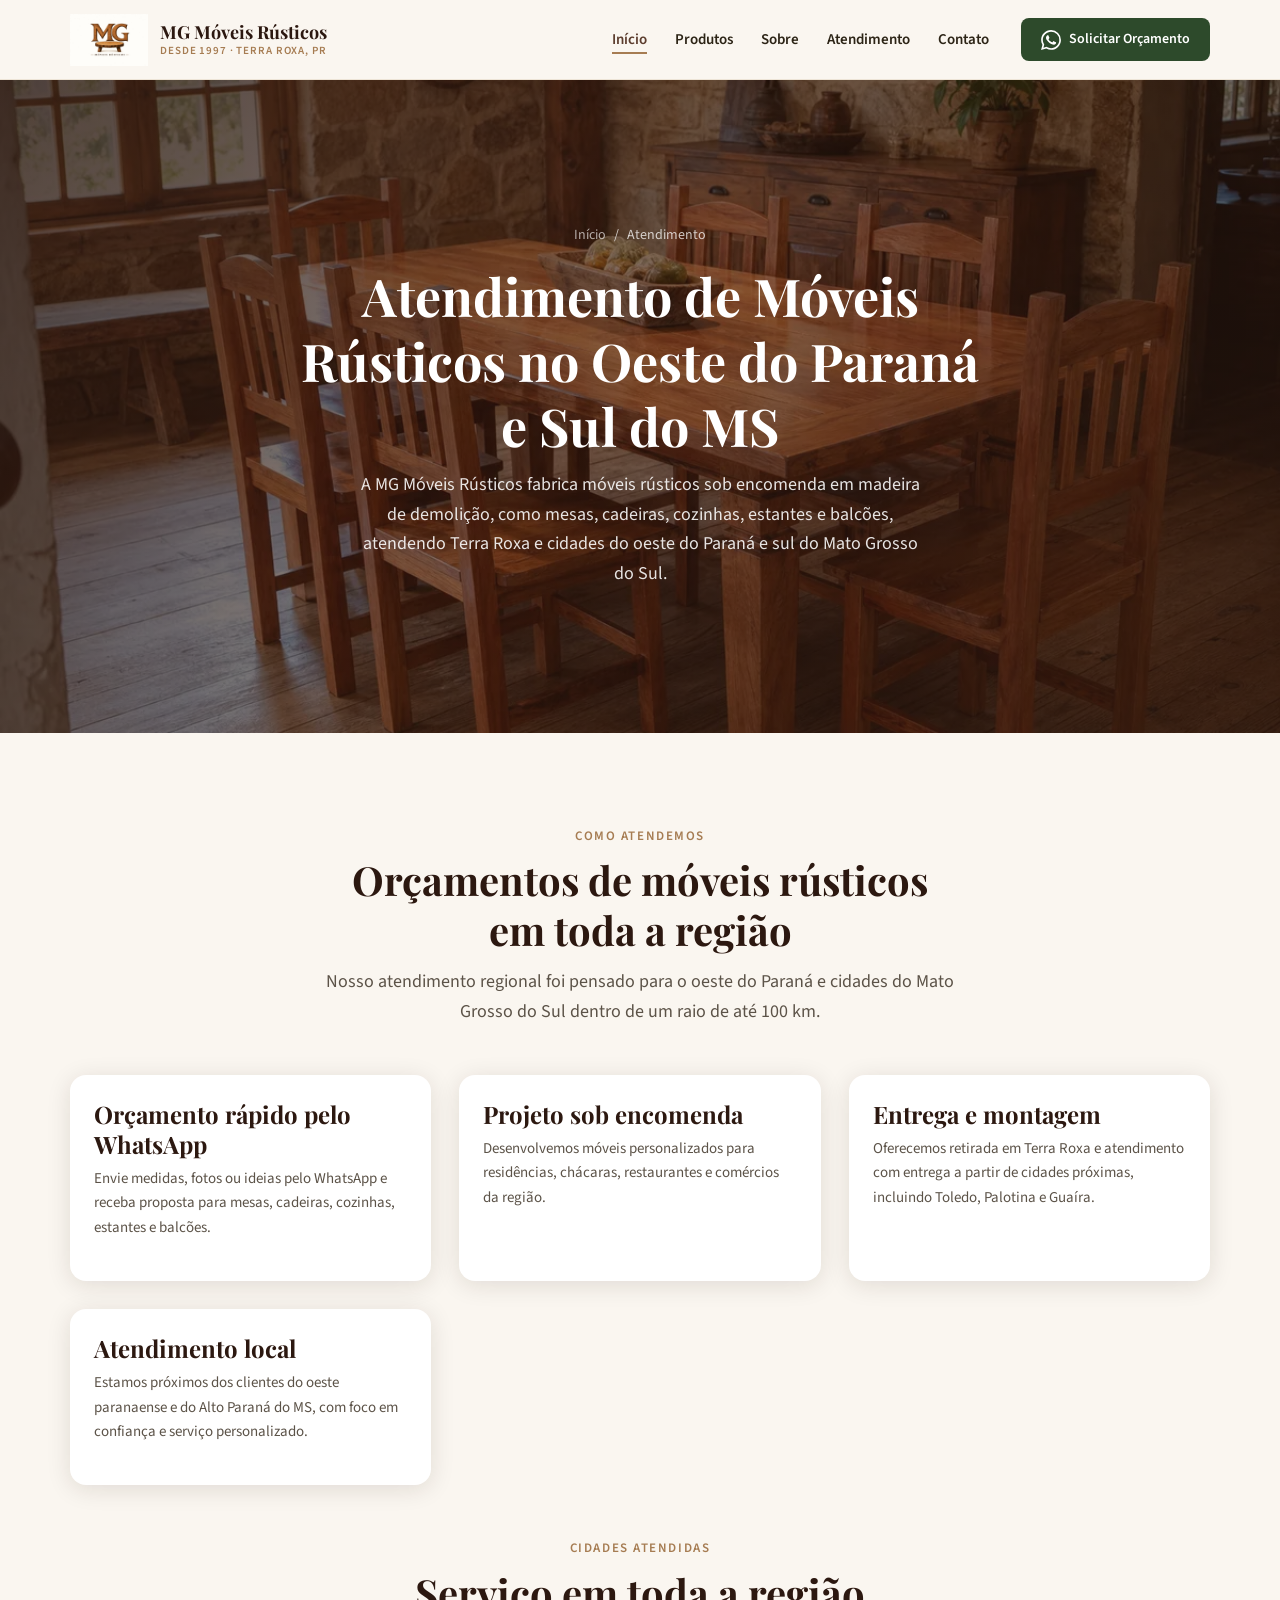
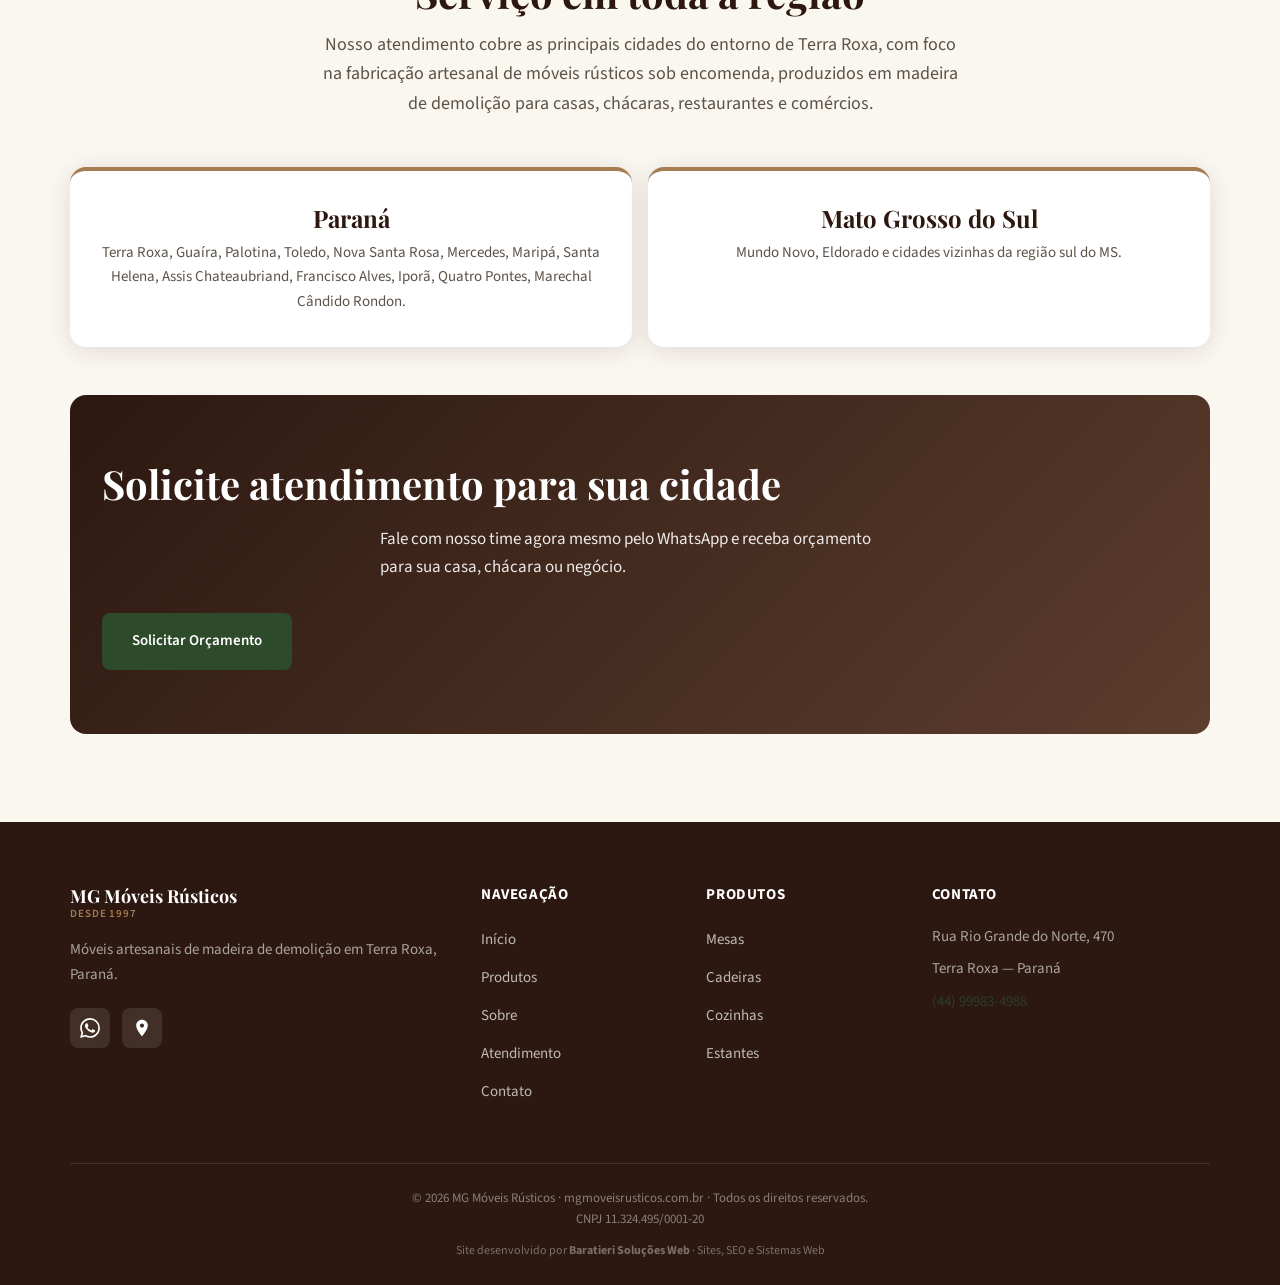
==== commit 59d2b4a2: "Adiciona credito do desenvolvedor, relatorio de entrega e remove imagens nao utilizadas. Co-authored" ====
--- a/atendimento.html
+++ b/atendimento.html
@@ -237,6 +237,7 @@
         <p>&copy; <span id="current-year">2026</span> MG Móveis Rústicos · mgmoveisrusticos.com.br · Todos os direitos
           reservados.</p>
         <p>CNPJ 11.324.495/0001-20</p>
+        <p class="footer-credit">Site desenvolvido por <strong>Baratieri Soluções Web</strong> · Sites, SEO e Sistemas Web</p>
       </div>
     </div>
   </footer>
--- a/css/style.css
+++ b/css/style.css
@@ -1193,6 +1193,12 @@
   opacity: 0.55;
 }
 
+.footer-credit {
+  margin-top: 0.65rem;
+  font-size: 0.75rem;
+  opacity: 0.85;
+}
+
 /* WhatsApp float */
 .whatsapp-float {
   position: fixed;
